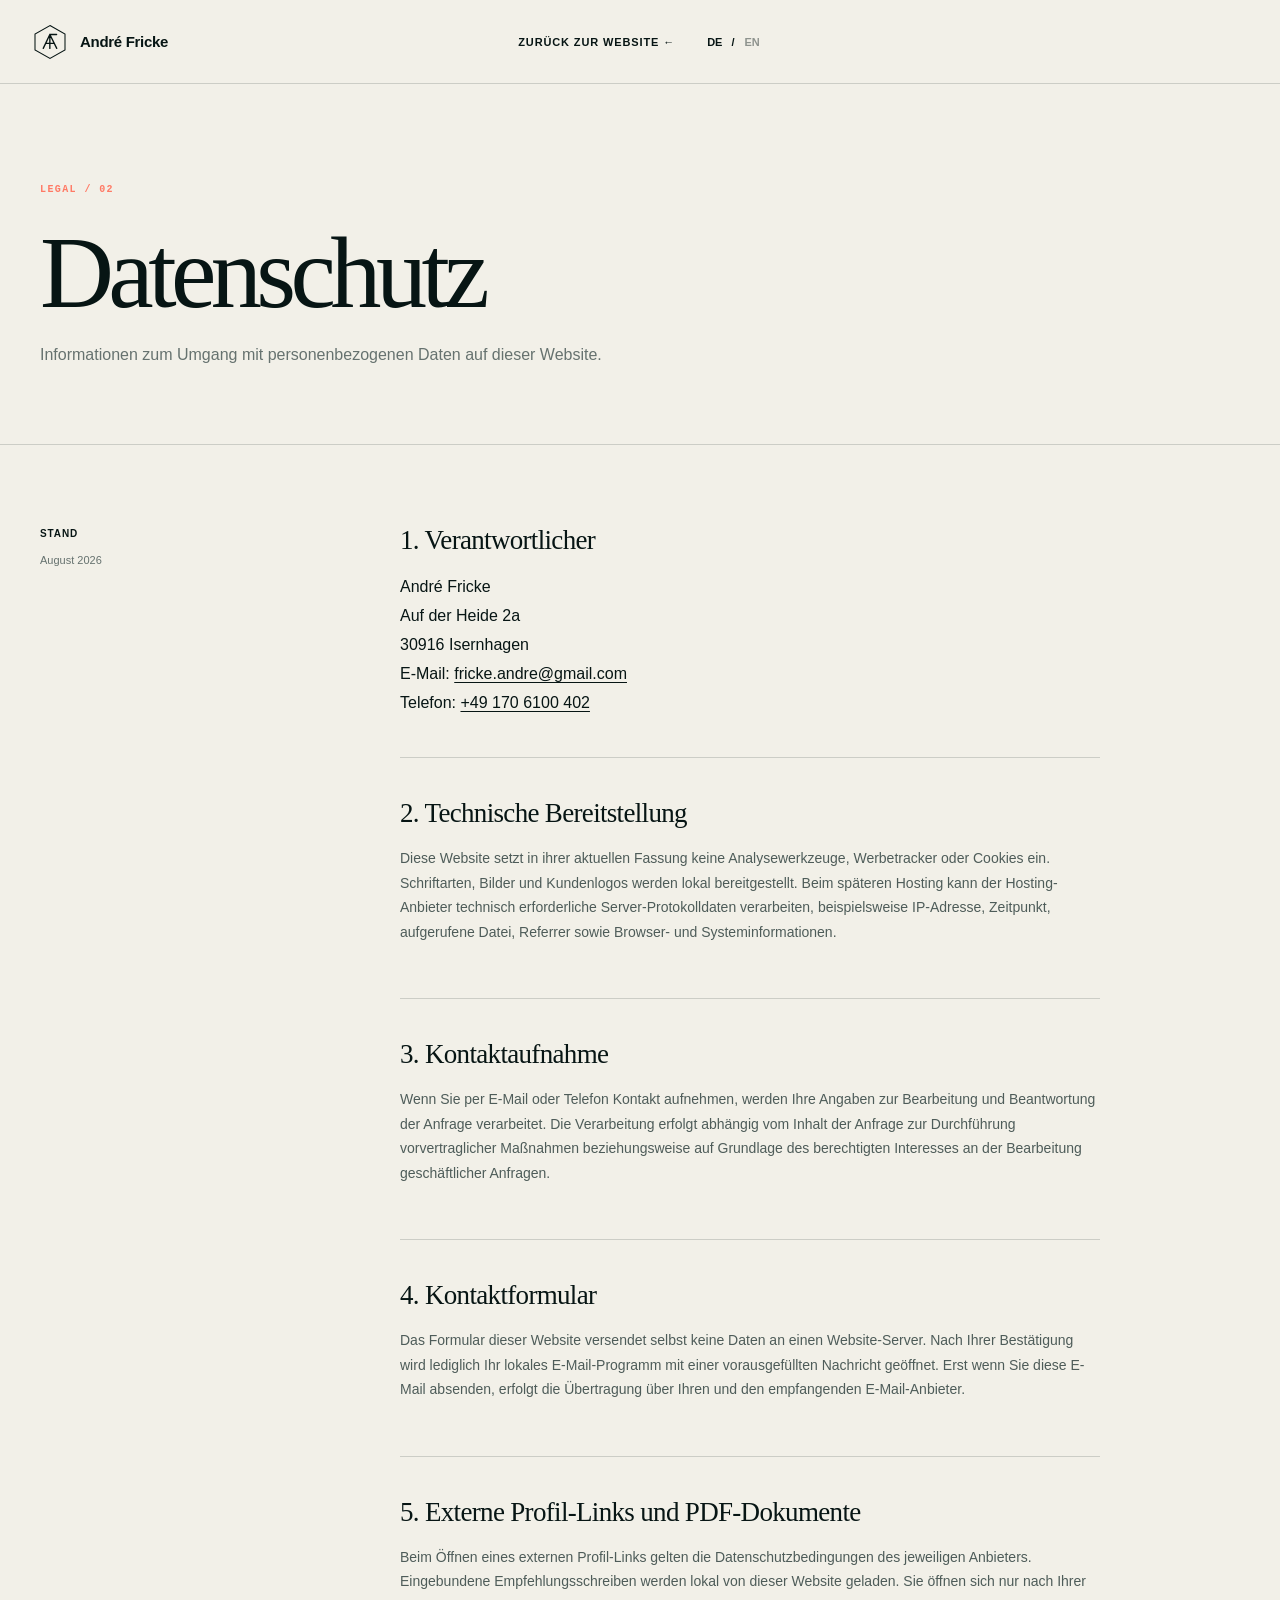
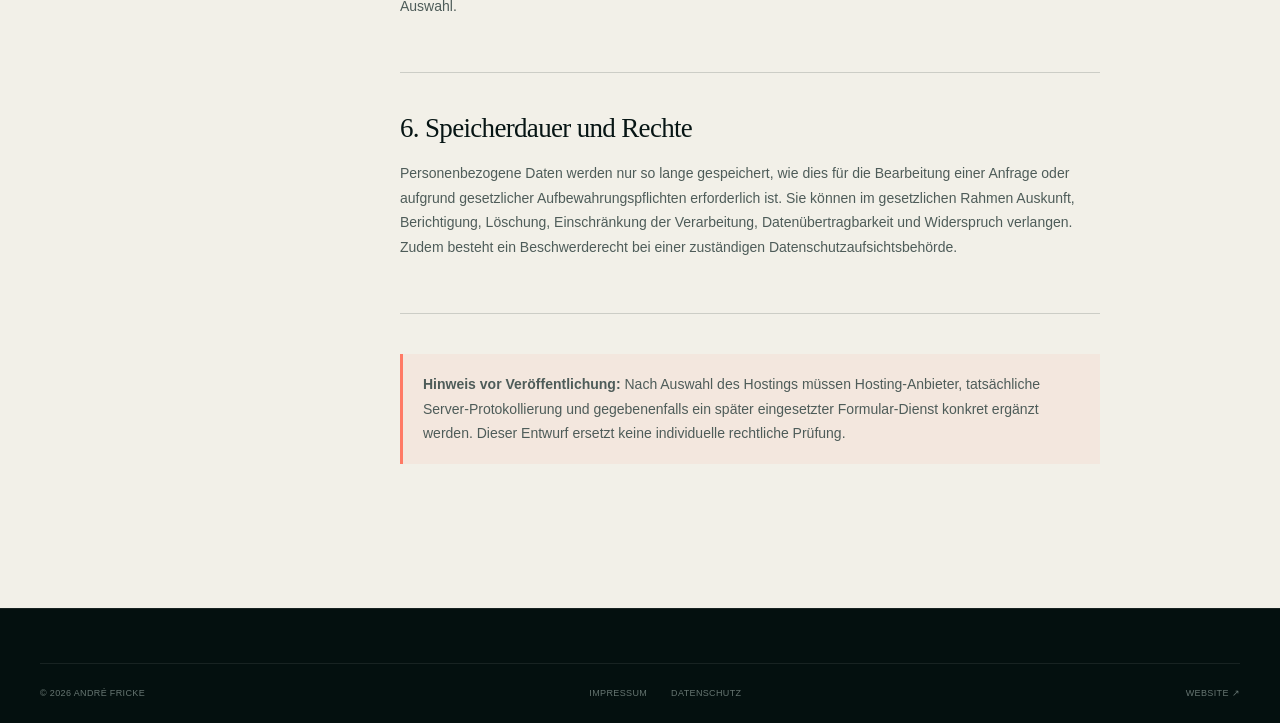
==== datenschutz.html @ 58eb9119 "Build freelancer profile website" ====
<!doctype html>
<html lang="de">
  <head>
    <meta charset="UTF-8" />
    <meta name="viewport" content="width=device-width, initial-scale=1.0" />
    <meta name="robots" content="noindex" />
    <meta name="theme-color" content="#f2f0e8" />
    <title>Datenschutz · André Fricke</title>
    <link rel="icon" href="assets/favicon.svg" type="image/svg+xml" />
    <link rel="stylesheet" href="styles.css" />
  </head>
  <body class="legal-page">
    <a class="skip-link" href="#legal-content">Zum Inhalt springen</a>
    <header class="site-header">
      <a class="brand" href="index.html" aria-label="André Fricke – Startseite">
        <svg class="brand-mark" viewBox="0 0 48 48" aria-hidden="true">
          <path d="M24 2 44 13.5v21L24 46 4 34.5v-21L24 2Z" />
          <path d="M15 32.5 23.8 14 33 32.5M18.6 25.8h10.8M32.8 14h-9v18.5" />
        </svg>
        <span>André Fricke</span>
      </a>
      <div class="legal-header-actions">
        <a class="legal-back" href="index.html"><span data-back-label>Zurück zur Website</span> ←</a>
        <div class="language-switch" aria-label="Sprache auswählen">
          <button type="button" class="is-active" data-language="de" aria-pressed="true">DE</button><span>/</span>
          <button type="button" data-language="en" aria-pressed="false">EN</button>
        </div>
      </div>
    </header>

    <main id="legal-content">
      <div data-lang-section="de">
        <section class="legal-hero">
          <div class="section-shell">
            <p class="section-index">LEGAL / 02</p>
            <h1>Datenschutz</h1>
            <p>Informationen zum Umgang mit personenbezogenen Daten auf dieser Website.</p>
          </div>
        </section>
        <div class="section-shell legal-content">
          <aside class="legal-sidebar"><strong>Stand</strong><span>August 2026</span></aside>
          <div class="legal-copy">
            <section>
              <h2>1. Verantwortlicher</h2>
              <address>
                André Fricke<br />
                Auf der Heide 2a<br />
                30916 Isernhagen<br />
                E-Mail: <a href="mailto:fricke.andre@gmail.com">fricke.andre@gmail.com</a><br />
                Telefon: <a href="tel:+491706100402">+49 170 6100 402</a>
              </address>
            </section>
            <section>
              <h2>2. Technische Bereitstellung</h2>
              <p>Diese Website setzt in ihrer aktuellen Fassung keine Analysewerkzeuge, Werbetracker oder Cookies ein. Schriftarten, Bilder und Kundenlogos werden lokal bereitgestellt. Beim späteren Hosting kann der Hosting-Anbieter technisch erforderliche Server-Protokolldaten verarbeiten, beispielsweise IP-Adresse, Zeitpunkt, aufgerufene Datei, Referrer sowie Browser- und Systeminformationen.</p>
            </section>
            <section>
              <h2>3. Kontaktaufnahme</h2>
              <p>Wenn Sie per E-Mail oder Telefon Kontakt aufnehmen, werden Ihre Angaben zur Bearbeitung und Beantwortung der Anfrage verarbeitet. Die Verarbeitung erfolgt abhängig vom Inhalt der Anfrage zur Durchführung vorvertraglicher Maßnahmen beziehungsweise auf Grundlage des berechtigten Interesses an der Bearbeitung geschäftlicher Anfragen.</p>
            </section>
            <section>
              <h2>4. Kontaktformular</h2>
              <p>Das Formular dieser Website versendet selbst keine Daten an einen Website-Server. Nach Ihrer Bestätigung wird lediglich Ihr lokales E-Mail-Programm mit einer vorausgefüllten Nachricht geöffnet. Erst wenn Sie diese E-Mail absenden, erfolgt die Übertragung über Ihren und den empfangenden E-Mail-Anbieter.</p>
            </section>
            <section>
              <h2>5. Externe Profil-Links und PDF-Dokumente</h2>
              <p>Beim Öffnen eines externen Profil-Links gelten die Datenschutzbedingungen des jeweiligen Anbieters. Eingebundene Empfehlungsschreiben werden lokal von dieser Website geladen. Sie öffnen sich nur nach Ihrer Auswahl.</p>
            </section>
            <section>
              <h2>6. Speicherdauer und Rechte</h2>
              <p>Personenbezogene Daten werden nur so lange gespeichert, wie dies für die Bearbeitung einer Anfrage oder aufgrund gesetzlicher Aufbewahrungspflichten erforderlich ist. Sie können im gesetzlichen Rahmen Auskunft, Berichtigung, Löschung, Einschränkung der Verarbeitung, Datenübertragbarkeit und Widerspruch verlangen. Zudem besteht ein Beschwerderecht bei einer zuständigen Datenschutzaufsichtsbehörde.</p>
            </section>
            <p class="legal-review-note"><strong>Hinweis vor Veröffentlichung:</strong> Nach Auswahl des Hostings müssen Hosting-Anbieter, tatsächliche Server-Protokollierung und gegebenenfalls ein später eingesetzter Formular-Dienst konkret ergänzt werden. Dieser Entwurf ersetzt keine individuelle rechtliche Prüfung.</p>
          </div>
        </div>
      </div>

      <div data-lang-section="en" hidden>
        <section class="legal-hero">
          <div class="section-shell">
            <p class="section-index">LEGAL / 02</p>
            <h1>Privacy</h1>
            <p>Information on the handling of personal data on this website. The German version is the primary legal text.</p>
          </div>
        </section>
        <div class="section-shell legal-content">
          <aside class="legal-sidebar"><strong>Last updated</strong><span>August 2026</span></aside>
          <div class="legal-copy">
            <section>
              <h2>1. Controller</h2>
              <address>
                André Fricke<br />
                Auf der Heide 2a<br />
                30916 Isernhagen<br />
                Email: <a href="mailto:fricke.andre@gmail.com">fricke.andre@gmail.com</a><br />
                Phone: <a href="tel:+491706100402">+49 170 6100 402</a>
              </address>
            </section>
            <section>
              <h2>2. Technical delivery</h2>
              <p>The current version of this website does not use analytics, advertising trackers or cookies. Fonts, images and client logos are served locally. Once the website is hosted, the hosting provider may process technically necessary server log data such as IP address, time, requested file, referrer, browser and system information.</p>
            </section>
            <section>
              <h2>3. Contact</h2>
              <p>If you contact me by email or phone, your information is processed to handle and answer the enquiry. Depending on the enquiry, processing is carried out for pre-contractual steps or on the basis of a legitimate interest in handling business enquiries.</p>
            </section>
            <section>
              <h2>4. Contact form</h2>
              <p>The form does not itself transmit data to a website server. After confirmation, it only opens your local email application with a pre-filled message. Data is transmitted via your and the recipient's email providers only when you send that email.</p>
            </section>
            <section>
              <h2>5. External profiles and PDF documents</h2>
              <p>When you open an external profile, that provider's privacy terms apply. Letters of recommendation are loaded locally from this website and are opened only after you select them.</p>
            </section>
            <section>
              <h2>6. Retention and rights</h2>
              <p>Personal data is retained only for as long as required to handle an enquiry or meet statutory retention duties. Subject to applicable law, you may request access, correction, erasure, restriction, portability and object to processing. You also have the right to complain to a competent data protection authority.</p>
            </section>
            <p class="legal-review-note"><strong>Before publishing:</strong> Once hosting is selected, add the hosting provider, actual server logging and any form service used later. This draft is not a substitute for individual legal review.</p>
          </div>
        </div>
      </div>
    </main>

    <footer class="site-footer">
      <div class="section-shell footer-bottom">
        <span>© <span data-current-year></span> André Fricke</span>
        <div><a href="impressum.html">Impressum</a><a href="datenschutz.html">Datenschutz</a></div>
        <a href="index.html">Website ↗</a>
      </div>
    </footer>
    <script src="legal.js" defer></script>
  </body>
</html>
---- styles.css ----
:root {
  --ink: #071514;
  --ink-soft: #17302d;
  --paper: #f2f0e8;
  --paper-deep: #e8e5da;
  --white: #fffef8;
  --muted: #66726f;
  --line: rgba(7, 21, 20, 0.16);
  --line-light: rgba(255, 255, 255, 0.14);
  --acid: #b9f66b;
  --acid-dark: #86c635;
  --aqua: #73d9d0;
  --coral: #ff7a65;
  --shadow: 0 24px 80px rgba(7, 21, 20, 0.12);
  --shell: min(1240px, calc(100vw - 80px));
  --radius: 6px;
  color-scheme: light;
  font-family: Inter, Avenir, "Segoe UI", Helvetica, Arial, sans-serif;
  font-synthesis: none;
  text-rendering: optimizeLegibility;
}

* {
  box-sizing: border-box;
}

html {
  scroll-behavior: smooth;
  scroll-padding-top: 96px;
}

body {
  margin: 0;
  min-width: 320px;
  overflow-x: hidden;
  background: var(--paper);
  color: var(--ink);
}

body.menu-open,
body.dialog-open {
  overflow: hidden;
}

::selection {
  background: var(--acid);
  color: var(--ink);
}

img,
svg {
  display: block;
}

img {
  max-width: 100%;
  height: auto;
}

a {
  color: inherit;
  text-decoration: none;
}

button,
input,
select,
textarea {
  font: inherit;
}

button,
select {
  cursor: pointer;
}

h1,
h2,
h3,
p {
  margin-top: 0;
}

.sr-only {
  position: absolute;
  width: 1px;
  height: 1px;
  padding: 0;
  margin: -1px;
  overflow: hidden;
  clip: rect(0, 0, 0, 0);
  white-space: nowrap;
  border: 0;
}

.skip-link {
  position: fixed;
  z-index: 1000;
  top: 12px;
  left: 12px;
  transform: translateY(-150%);
  padding: 12px 16px;
  background: var(--acid);
  color: var(--ink);
  font-weight: 700;
  transition: transform 180ms ease;
}

.skip-link:focus {
  transform: translateY(0);
}

.page-noise {
  position: fixed;
  z-index: 100;
  inset: 0;
  opacity: 0.025;
  pointer-events: none;
  background-image: url("data:image/svg+xml,%3Csvg viewBox='0 0 180 180' xmlns='http://www.w3.org/2000/svg'%3E%3Cfilter id='n'%3E%3CfeTurbulence type='fractalNoise' baseFrequency='.88' numOctaves='3' stitchTiles='stitch'/%3E%3C/filter%3E%3Crect width='100%25' height='100%25' filter='url(%23n)' opacity='.8'/%3E%3C/svg%3E");
}

.section-shell {
  width: var(--shell);
  margin: 0 auto;
}

.section {
  position: relative;
  padding: 148px 0;
}

.section-dark {
  background: var(--ink);
  color: var(--white);
}

.site-header {
  position: fixed;
  z-index: 90;
  top: 0;
  left: 0;
  display: grid;
  grid-template-columns: 1fr auto 1fr;
  align-items: center;
  width: 100%;
  height: 84px;
  padding: 0 max(32px, calc((100vw - 1440px) / 2));
  border-bottom: 1px solid transparent;
  transition: background 240ms ease, border-color 240ms ease, height 240ms ease, color 240ms ease;
}

.site-header.is-scrolled {
  height: 72px;
  border-color: rgba(255, 255, 255, 0.1);
  background: rgba(7, 21, 20, 0.88);
  color: var(--white);
  backdrop-filter: blur(18px);
}

.brand {
  display: inline-flex;
  align-items: center;
  justify-self: start;
  gap: 12px;
  width: max-content;
  font-size: 15px;
  font-weight: 750;
  letter-spacing: -0.02em;
}

.brand-mark {
  width: 36px;
  height: 36px;
}

.brand-mark path:first-child {
  fill: none;
  stroke: currentColor;
  stroke-width: 1.4;
}

.brand-mark path:last-child {
  fill: none;
  stroke: currentColor;
  stroke-width: 1.8;
  stroke-linecap: round;
  stroke-linejoin: round;
}

.main-nav {
  display: flex;
  align-items: center;
  justify-content: center;
  gap: clamp(20px, 2.4vw, 40px);
}

.main-nav a {
  position: relative;
  padding: 9px 0;
  color: currentColor;
  font-size: 12px;
  font-weight: 700;
  letter-spacing: 0.1em;
  text-transform: uppercase;
}

.main-nav a::after {
  position: absolute;
  right: 0;
  bottom: 3px;
  left: 0;
  height: 1px;
  transform: scaleX(0);
  transform-origin: right;
  background: var(--acid);
  content: "";
  transition: transform 180ms ease;
}

.main-nav a:hover::after,
.main-nav a:focus-visible::after,
.main-nav a.is-active::after {
  transform: scaleX(1);
  transform-origin: left;
}

.language-switch {
  display: flex;
  align-items: center;
  justify-self: end;
  gap: 7px;
  margin-left: 20px;
  font-size: 11px;
  font-weight: 800;
  letter-spacing: 0.09em;
}

.language-switch button {
  padding: 7px 2px;
  border: 0;
  background: transparent;
  color: inherit;
  opacity: 0.42;
}

.language-switch button.is-active {
  opacity: 1;
}

.menu-toggle {
  display: none;
}

.hero {
  position: relative;
  display: grid;
  grid-template-columns: minmax(0, 1.12fr) minmax(360px, 0.88fr);
  align-items: center;
  gap: 64px;
  min-height: min(940px, 100svh);
  padding: 132px max(40px, calc((100vw - 1240px) / 2)) 84px;
  overflow: hidden;
  background: var(--paper);
}

.hero-grid {
  position: absolute;
  inset: 0;
  opacity: 0.36;
  pointer-events: none;
  background-image: linear-gradient(rgba(7, 21, 20, 0.055) 1px, transparent 1px), linear-gradient(90deg, rgba(7, 21, 20, 0.055) 1px, transparent 1px);
  background-size: 68px 68px;
  mask-image: linear-gradient(to right, #000, transparent 82%);
}

.hero::after {
  position: absolute;
  right: -14vw;
  bottom: -38vw;
  width: 74vw;
  height: 74vw;
  border: 1px solid rgba(7, 21, 20, 0.08);
  border-radius: 50%;
  content: "";
}

.hero-orbit {
  position: absolute;
  z-index: 0;
  right: -80px;
  border: 1px solid rgba(7, 21, 20, 0.11);
  border-radius: 50%;
}

.hero-orbit::before {
  position: absolute;
  top: 11%;
  left: 10%;
  width: 9px;
  height: 9px;
  border-radius: 50%;
  background: var(--coral);
  content: "";
}

.hero-orbit-one {
  top: 80px;
  width: 620px;
  height: 620px;
  animation: orbit 28s linear infinite;
}

.hero-orbit-two {
  top: 174px;
  right: 18px;
  width: 430px;
  height: 430px;
  animation: orbit 20s linear infinite reverse;
}

@keyframes orbit {
  to { transform: rotate(360deg); }
}

.hero-content,
.hero-visual {
  position: relative;
  z-index: 2;
}

.availability-pill {
  display: inline-flex;
  align-items: center;
  gap: 10px;
  margin-bottom: 40px;
  padding: 9px 13px;
  border: 1px solid var(--line);
  border-radius: 999px;
  background: rgba(255, 255, 255, 0.42);
  font-size: 11px;
  font-weight: 700;
  letter-spacing: 0.04em;
}

.pulse-dot {
  position: relative;
  width: 8px;
  height: 8px;
  border-radius: 50%;
  background: #55b839;
  box-shadow: 0 0 0 4px rgba(85, 184, 57, 0.14);
}

.pulse-dot::after {
  position: absolute;
  inset: -5px;
  border: 1px solid rgba(85, 184, 57, 0.4);
  border-radius: 50%;
  content: "";
  animation: pulse 2.4s ease-out infinite;
}

@keyframes pulse {
  70%, 100% { transform: scale(1.6); opacity: 0; }
}

.eyebrow,
.section-kicker {
  margin-bottom: 19px;
  color: var(--muted);
  font-size: 12px;
  font-weight: 800;
  letter-spacing: 0.16em;
  text-transform: uppercase;
}

.hero h1,
.section-heading h2,
.contact-intro h2,
.legal-hero h1 {
  margin-bottom: 26px;
  font-family: Georgia, "Times New Roman", serif;
  font-weight: 400;
  letter-spacing: -0.055em;
  line-height: 0.94;
}

.hero h1 {
  max-width: 760px;
  font-size: clamp(58px, 6.2vw, 100px);
}

h1 em,
h2 em {
  color: var(--ink-soft);
  font-weight: 400;
}

.hero-role {
  display: flex;
  align-items: center;
  gap: 11px;
  margin-bottom: 22px;
  color: var(--ink-soft);
  font-size: clamp(17px, 1.6vw, 22px);
  font-weight: 750;
  letter-spacing: -0.025em;
}

.hero-role span {
  color: var(--coral);
  font-family: Georgia, serif;
  font-style: italic;
  font-weight: 400;
}

.hero-intro {
  max-width: 650px;
  margin-bottom: 36px;
  color: #40504d;
  font-size: 18px;
  line-height: 1.7;
}

.hero-actions {
  display: flex;
  align-items: center;
  gap: 30px;
}

.button {
  display: inline-flex;
  align-items: center;
  justify-content: center;
  gap: 18px;
  min-height: 54px;
  padding: 0 22px;
  border: 1px solid transparent;
  border-radius: 2px;
  font-size: 13px;
  font-weight: 800;
  letter-spacing: 0.025em;
  transition: transform 180ms ease, background 180ms ease, box-shadow 180ms ease;
}

.button svg {
  width: 18px;
  height: 18px;
  fill: none;
  stroke: currentColor;
  stroke-linecap: round;
  stroke-width: 1.6;
}

.button:hover,
.button:focus-visible {
  transform: translateY(-2px);
}

.button-primary {
  background: var(--ink);
  color: var(--white);
  box-shadow: 0 12px 30px rgba(7, 21, 20, 0.16);
}

.button-primary:hover,
.button-primary:focus-visible {
  background: var(--ink-soft);
  box-shadow: 0 16px 38px rgba(7, 21, 20, 0.22);
}

.text-link {
  display: inline-flex;
  align-items: center;
  gap: 9px;
  padding: 12px 2px;
  border-bottom: 1px solid var(--ink);
  font-size: 13px;
  font-weight: 750;
}

.hero-visual {
  justify-self: end;
  width: min(100%, 490px);
}

.portrait-frame {
  position: relative;
  padding: 26px;
}

.portrait-frame::before,
.portrait-frame::after {
  position: absolute;
  z-index: -1;
  content: "";
}

.portrait-frame::before {
  inset: 3% 3% 1% 5%;
  border-radius: 46% 54% 50% 50%;
  background: var(--aqua);
  transform: rotate(3deg);
}

.portrait-frame::after {
  top: 0;
  right: 0;
  width: 32%;
  height: 32%;
  border-top: 2px solid var(--coral);
  border-right: 2px solid var(--coral);
}

.portrait-backdrop {
  position: absolute;
  z-index: -2;
  inset: -7%;
  border-radius: 50%;
  background: radial-gradient(circle at 55% 42%, rgba(185, 246, 107, 0.7), transparent 63%);
  filter: blur(3px);
}

.portrait-picture {
  display: block;
  width: 100%;
  aspect-ratio: 1;
  border: 12px solid var(--white);
  border-radius: 46% 54% 50% 50%;
  overflow: hidden;
  box-shadow: var(--shadow);
}

.portrait-picture img {
  width: 100%;
  height: 100%;
  border-radius: inherit;
  object-fit: cover;
  filter: saturate(0.9) contrast(1.02);
}

.portrait-tag {
  position: absolute;
  display: flex;
  align-items: center;
  gap: 11px;
  min-width: 150px;
  padding: 12px 16px;
  border: 1px solid rgba(255, 255, 255, 0.5);
  background: rgba(255, 254, 248, 0.87);
  box-shadow: 0 10px 30px rgba(7, 21, 20, 0.12);
  backdrop-filter: blur(14px);
}

.portrait-tag span {
  font-family: Georgia, serif;
  font-size: 25px;
}

.portrait-tag small {
  max-width: 74px;
  color: var(--muted);
  font-size: 9px;
  font-weight: 800;
  letter-spacing: 0.09em;
  line-height: 1.35;
  text-transform: uppercase;
}

.portrait-tag-top {
  top: 12%;
  left: -7%;
}

.portrait-tag-bottom {
  right: -2%;
  bottom: 12%;
}

.portrait-tag .mini-icon {
  color: var(--coral);
  font-size: 34px;
  line-height: 1;
}

.scroll-cue {
  position: absolute;
  z-index: 2;
  bottom: 30px;
  left: max(40px, calc((100vw - 1240px) / 2));
  display: flex;
  align-items: center;
  gap: 14px;
  color: var(--muted);
  font-size: 9px;
  font-weight: 800;
  letter-spacing: 0.2em;
}

.scroll-cue i {
  position: relative;
  width: 58px;
  height: 1px;
  overflow: hidden;
  background: var(--line);
}

.scroll-cue i::after {
  position: absolute;
  inset: 0;
  background: var(--ink);
  content: "";
  animation: scrollLine 2.2s ease-in-out infinite;
}

@keyframes scrollLine {
  0% { transform: translateX(-100%); }
  60%, 100% { transform: translateX(100%); }
}

.client-strip {
  padding: 40px 0 34px;
  overflow: hidden;
  border-top: 1px solid var(--line);
  border-bottom: 1px solid var(--line);
  background: var(--white);
}

.client-heading {
  display: flex;
  align-items: baseline;
  justify-content: space-between;
  gap: 40px;
  margin-bottom: 26px;
}

.client-heading .section-kicker {
  margin: 0;
  color: var(--ink);
}

.client-heading > p:last-child {
  margin: 0;
  color: var(--muted);
  font-size: 13px;
}

.logo-track-wrap {
  width: 100%;
  overflow: hidden;
  mask-image: linear-gradient(to right, transparent, #000 5%, #000 95%, transparent);
}

.logo-track {
  display: flex;
  align-items: center;
  width: max-content;
  animation: logoMarquee 35s linear infinite;
}

.logo-track:hover {
  animation-play-state: paused;
}

@keyframes logoMarquee {
  to { transform: translateX(-50%); }
}

.client-logo {
  display: flex;
  align-items: center;
  justify-content: center;
  width: 190px;
  height: 82px;
  padding: 16px 52px;
  border-right: 1px solid var(--line);
}

.client-logo img {
  width: 72px;
  max-height: 49px;
  object-fit: contain;
  filter: saturate(0.8);
}

.client-logo-wide {
  width: 230px;
  padding-inline: 48px;
}

.client-logo-wide img {
  width: 128px;
}

.client-logo-xwide {
  width: 310px;
  padding-inline: 42px;
}

.client-logo-xwide img {
  width: 220px;
}

.brand-note {
  margin: 20px 0 0;
  color: #89918f;
  font-size: 9px;
  line-height: 1.5;
}

.profile-layout {
  display: grid;
  grid-template-columns: minmax(0, 0.92fr) minmax(360px, 0.78fr);
  column-gap: clamp(70px, 10vw, 160px);
  row-gap: 90px;
}

.section-index {
  margin-bottom: 48px;
  color: var(--coral);
  font-family: ui-monospace, SFMono-Regular, Menlo, monospace;
  font-size: 10px;
  font-weight: 700;
  letter-spacing: 0.14em;
}

.section-heading h2,
.contact-intro h2 {
  margin-bottom: 0;
  font-size: clamp(48px, 5vw, 76px);
}

.profile-copy {
  align-self: end;
  color: #4a5855;
  font-size: 16px;
  line-height: 1.75;
}

.profile-copy .lead {
  margin-bottom: 23px;
  color: var(--ink);
  font-size: 20px;
  line-height: 1.6;
}

.principles {
  display: flex;
  flex-wrap: wrap;
  gap: 8px;
  margin-top: 30px;
}

.principles span {
  padding: 9px 12px;
  border: 1px solid var(--line);
  border-radius: 999px;
  color: var(--ink-soft);
  font-size: 10px;
  font-weight: 750;
  letter-spacing: 0.05em;
  text-transform: uppercase;
}

.impact-grid {
  grid-column: 1 / -1;
  display: grid;
  grid-template-columns: 1.25fr 1fr 1fr;
  gap: 1px;
  padding: 1px;
  background: var(--line);
}

.impact-card {
  min-height: 220px;
  padding: 38px;
  background: var(--paper);
}

.impact-card-primary {
  background: var(--acid);
}

.impact-card strong {
  display: block;
  margin-bottom: 48px;
  font-family: Georgia, serif;
  font-size: clamp(52px, 6vw, 84px);
  font-weight: 400;
  letter-spacing: -0.06em;
  line-height: 0.8;
}

.impact-card strong span {
  color: var(--coral);
  font-size: 0.55em;
}

.impact-card p {
  max-width: 260px;
  margin-bottom: 0;
  color: var(--ink-soft);
  font-size: 12px;
  font-weight: 650;
  line-height: 1.5;
}

.section-dark .section-kicker {
  color: #95a5a1;
}

.section-dark .section-index {
  color: var(--acid);
}

.section-dark h2 em,
.contact-intro h2 em {
  color: var(--acid);
}

.section-heading-row {
  display: grid;
  grid-template-columns: minmax(0, 1.25fr) minmax(300px, 0.55fr);
  align-items: end;
  gap: 100px;
  margin-bottom: 82px;
}

.section-heading-row .section-index {
  margin-bottom: 40px;
}

.section-summary {
  margin-bottom: 4px;
  color: #aab6b3;
  font-size: 15px;
  line-height: 1.75;
}

.projects .section-summary,
.recommendations .section-summary {
  color: var(--muted);
}

.service-grid {
  display: grid;
  grid-template-columns: repeat(4, 1fr);
  gap: 1px;
  background: var(--line-light);
}

.service-card {
  position: relative;
  min-height: 470px;
  padding: 34px 30px;
  overflow: hidden;
  background: var(--ink);
  transition: background 250ms ease, transform 250ms ease;
}

.service-card:hover {
  z-index: 1;
  background: #102724;
  transform: translateY(-5px);
}

.service-card::after {
  position: absolute;
  right: -80px;
  bottom: -100px;
  width: 200px;
  height: 200px;
  border: 1px solid rgba(185, 246, 107, 0.15);
  border-radius: 50%;
  content: "";
}

.service-number {
  position: absolute;
  top: 27px;
  right: 27px;
  color: #62716e;
  font-family: ui-monospace, SFMono-Regular, Menlo, monospace;
  font-size: 10px;
}

.service-icon {
  display: grid;
  place-items: center;
  width: 56px;
  height: 56px;
  margin-bottom: 72px;
  border: 1px solid var(--line-light);
  color: var(--acid);
}

.service-icon svg {
  width: 30px;
  height: 30px;
  fill: none;
  stroke: currentColor;
  stroke-linecap: round;
  stroke-linejoin: round;
  stroke-width: 1.4;
}

.service-card h3 {
  max-width: 210px;
  margin-bottom: 19px;
  font-size: 21px;
  letter-spacing: -0.025em;
  line-height: 1.24;
}

.service-card p {
  min-height: 112px;
  margin-bottom: 22px;
  color: #97a6a2;
  font-size: 13px;
  line-height: 1.65;
}

.service-card ul {
  display: flex;
  flex-wrap: wrap;
  gap: 5px 10px;
  margin: 0;
  padding: 18px 0 0;
  border-top: 1px solid var(--line-light);
  color: #d7dddb;
  font-size: 10px;
  font-weight: 700;
  line-height: 1.5;
  list-style: none;
}

.service-card li:not(:last-child)::after {
  margin-left: 10px;
  color: #4b5d59;
  content: "·";
}

.stack-panel {
  display: grid;
  grid-template-columns: 260px 1fr;
  gap: 80px;
  margin-top: 70px;
  padding-top: 50px;
  border-top: 1px solid var(--line-light);
}

.stack-title span {
  display: block;
  margin-bottom: 10px;
  font-size: 15px;
  font-weight: 800;
}

.stack-title small {
  color: #7e8e8a;
  line-height: 1.5;
}

.stack-groups {
  display: grid;
  grid-template-columns: repeat(2, 1fr);
  gap: 32px 70px;
}

.stack-group {
  display: flex;
  flex-wrap: wrap;
  align-items: baseline;
  gap: 8px 14px;
  padding-bottom: 23px;
  border-bottom: 1px solid var(--line-light);
}

.stack-group strong {
  width: 100%;
  margin-bottom: 6px;
  color: var(--acid);
  font-family: ui-monospace, SFMono-Regular, Menlo, monospace;
  font-size: 9px;
  letter-spacing: 0.12em;
  text-transform: uppercase;
}

.stack-group span {
  color: #c4cecb;
  font-size: 12px;
}

.credentials-panel {
  display: grid;
  grid-template-columns: 0.75fr 1.5fr;
  gap: 90px;
  margin-top: 95px;
  padding: 54px;
  border: 1px solid var(--line-light);
  background: #0d211f;
}

.credentials-heading .section-index {
  margin-bottom: 28px;
}

.credentials-heading h3 {
  margin: 0;
  font-family: Georgia, serif;
  font-size: clamp(28px, 3vw, 42px);
  font-weight: 400;
  letter-spacing: -0.04em;
  line-height: 1.1;
}

.credential-list {
  border-top: 1px solid var(--line-light);
}

.credential-list article {
  display: grid;
  grid-template-columns: 36px 1fr;
  gap: 15px;
  padding: 20px 0;
  border-bottom: 1px solid var(--line-light);
}

.credential-list article > span {
  color: #60716d;
  font-family: ui-monospace, SFMono-Regular, Menlo, monospace;
  font-size: 9px;
}

.credential-list strong,
.credential-list small {
  display: block;
}

.credential-list strong {
  margin-bottom: 6px;
  font-size: 13px;
}

.credential-list small {
  color: #7f908c;
  font-size: 10px;
  line-height: 1.55;
}

.projects {
  background: var(--white);
}

.project-list {
  border-top: 1px solid var(--line);
}

.project-card {
  position: relative;
  display: grid;
  grid-template-columns: 190px minmax(0, 1fr) 50px;
  gap: 55px;
  padding: 42px 26px 42px 0;
  border-bottom: 1px solid var(--line);
  transition: background 220ms ease, padding 220ms ease;
}

.project-card:hover {
  padding-right: 26px;
  padding-left: 26px;
  background: #f5f4ed;
}

.project-meta {
  display: flex;
  flex-direction: column;
  justify-content: space-between;
  align-items: flex-start;
  gap: 30px;
}

.project-meta time {
  color: var(--muted);
  font-family: ui-monospace, SFMono-Regular, Menlo, monospace;
  font-size: 10px;
  letter-spacing: 0.05em;
}

.project-meta img {
  width: 64px;
  max-height: 43px;
  object-fit: contain;
  object-position: left center;
}

.project-meta .project-logo-wide {
  width: 106px;
}

.project-meta .project-logo-xwide {
  width: 155px;
}

.project-meta-text strong {
  color: var(--ink-soft);
  font-size: 15px;
  letter-spacing: 0.18em;
}

.project-body {
  max-width: 790px;
}

.project-role {
  margin-bottom: 11px;
  color: var(--coral);
  font-size: 10px;
  font-weight: 800;
  letter-spacing: 0.09em;
  text-transform: uppercase;
}

.project-body h3 {
  max-width: 700px;
  margin-bottom: 16px;
  font-family: Georgia, serif;
  font-size: clamp(23px, 2.3vw, 33px);
  font-weight: 400;
  letter-spacing: -0.035em;
  line-height: 1.15;
}

.project-body > p:not(.project-role) {
  max-width: 760px;
  margin-bottom: 24px;
  color: var(--muted);
  font-size: 13px;
  line-height: 1.65;
}

.project-tags {
  display: flex;
  flex-wrap: wrap;
  gap: 7px;
}

.project-tags span {
  padding: 6px 9px;
  border: 1px solid var(--line);
  font-family: ui-monospace, SFMono-Regular, Menlo, monospace;
  font-size: 9px;
}

.project-arrow {
  align-self: center;
  justify-self: end;
  color: #a7afac;
  font-size: 27px;
  transition: color 180ms ease, transform 180ms ease;
}

.project-card:hover .project-arrow {
  color: var(--coral);
  transform: translate(3px, -3px);
}

.project-card-featured {
  grid-template-columns: 190px minmax(0, 1fr) 140px;
  margin-inline: -28px;
  padding-inline: 28px;
  background: var(--paper);
}

.project-card-featured:hover {
  padding-inline: 40px;
}

.project-result {
  align-self: center;
  justify-self: end;
  text-align: right;
}

.project-result strong {
  display: block;
  color: var(--acid-dark);
  font-family: Georgia, serif;
  font-size: 37px;
  font-weight: 400;
  letter-spacing: -0.05em;
}

.project-result span {
  color: var(--muted);
  font-size: 9px;
  font-weight: 800;
  letter-spacing: 0.08em;
  text-transform: uppercase;
}

.project-archive[hidden] {
  display: none;
}

.project-archive {
  animation: archiveOpen 360ms ease both;
}

@keyframes archiveOpen {
  from { opacity: 0; transform: translateY(-15px); }
  to { opacity: 1; transform: translateY(0); }
}

.archive-toggle {
  display: flex;
  align-items: center;
  justify-content: center;
  gap: 16px;
  width: 100%;
  min-height: 66px;
  margin-top: 24px;
  border: 1px solid var(--line);
  background: transparent;
  color: var(--ink);
  font-size: 11px;
  font-weight: 800;
  letter-spacing: 0.08em;
  text-transform: uppercase;
  transition: background 180ms ease;
}

.archive-toggle:hover {
  background: var(--paper);
}

.archive-toggle-icon {
  font-size: 20px;
  font-weight: 400;
  transition: transform 200ms ease;
}

.archive-toggle[aria-expanded="true"] .archive-toggle-icon {
  transform: rotate(45deg);
}

.recommendations {
  overflow: hidden;
  background: var(--paper-deep);
}

.recommendations::before {
  position: absolute;
  top: -280px;
  right: -280px;
  width: 620px;
  height: 620px;
  border: 1px solid rgba(7, 21, 20, 0.08);
  border-radius: 50%;
  content: "";
}

.document-stage {
  display: grid;
  grid-template-columns: repeat(3, 1fr);
  gap: 26px;
}

.document-card {
  position: relative;
  min-height: 410px;
  padding: 22px;
  border: 1px solid var(--line);
  background: rgba(255, 254, 248, 0.54);
  transition: transform 220ms ease, box-shadow 220ms ease, background 220ms ease;
}

.document-card:hover {
  transform: translateY(-7px) rotate(-0.3deg);
  background: var(--white);
  box-shadow: var(--shadow);
}

.document-sheet {
  position: relative;
  display: flex;
  flex-direction: column;
  min-height: 300px;
  padding: 31px 28px;
  overflow: hidden;
  background: var(--white);
  box-shadow: 0 10px 35px rgba(7, 21, 20, 0.08);
}

.document-sheet::after {
  position: absolute;
  right: -35px;
  bottom: -35px;
  width: 110px;
  height: 110px;
  border: 1px solid rgba(7, 21, 20, 0.08);
  border-radius: 50%;
  content: "";
}

.document-type {
  display: flex;
  align-items: center;
  justify-content: space-between;
  padding-bottom: 18px;
  border-bottom: 1px solid var(--line);
  color: var(--muted);
  font-family: ui-monospace, SFMono-Regular, Menlo, monospace;
  font-size: 9px;
  letter-spacing: 0.12em;
}

.document-type span:last-child {
  display: grid;
  place-items: center;
  width: 29px;
  height: 29px;
  background: var(--coral);
  color: white;
  font-size: 8px;
  font-weight: 900;
  letter-spacing: 0;
}

.document-mark {
  display: grid;
  place-items: center;
  width: 44px;
  height: 44px;
  margin: 38px 0 28px;
  border: 1px solid var(--line);
  border-radius: 50%;
  font-family: Georgia, serif;
  font-size: 15px;
}

.document-sheet h3 {
  margin-bottom: 10px;
  font-family: Georgia, serif;
  font-size: 24px;
  font-weight: 400;
  letter-spacing: -0.03em;
}

.document-sheet p {
  margin-bottom: 0;
  color: var(--muted);
  font-size: 12px;
  line-height: 1.55;
}

.document-action {
  display: flex;
  align-items: center;
  justify-content: space-between;
  margin-top: 20px;
  color: var(--ink);
  font-size: 10px;
  font-weight: 800;
  letter-spacing: 0.08em;
  text-transform: uppercase;
}

button.document-action {
  width: 100%;
  padding: 0;
  border: 0;
  background: transparent;
}

.document-card.is-placeholder {
  border-style: dashed;
}

.document-card.is-placeholder .document-sheet {
  background: rgba(255, 254, 248, 0.58);
}

.document-card.is-placeholder .document-mark {
  border-style: dashed;
  color: var(--muted);
}

.document-card.is-placeholder .document-action {
  color: var(--muted);
  cursor: default;
}

.recommendation-note {
  display: flex;
  align-items: center;
  gap: 18px;
  max-width: 730px;
  margin: 38px auto 0;
  padding: 17px 21px;
  border: 1px solid var(--line);
  background: rgba(255, 255, 255, 0.35);
}

.recommendation-note svg {
  flex: 0 0 auto;
  width: 26px;
  height: 26px;
  fill: none;
  stroke: var(--coral);
  stroke-linecap: round;
  stroke-linejoin: round;
  stroke-width: 1.5;
}

.recommendation-note p {
  margin: 0;
  color: var(--muted);
  font-size: 12px;
  line-height: 1.55;
}

.recommendation-note strong {
  color: var(--ink);
}

.contact {
  overflow: hidden;
}

.contact-glow {
  position: absolute;
  top: -30%;
  left: -15%;
  width: 720px;
  height: 720px;
  border-radius: 50%;
  background: rgba(115, 217, 208, 0.1);
  filter: blur(80px);
}

.contact-layout {
  position: relative;
  display: grid;
  grid-template-columns: minmax(0, 0.85fr) minmax(480px, 0.75fr);
  gap: clamp(70px, 10vw, 150px);
}

.contact-intro > p:not(.section-index, .section-kicker) {
  max-width: 570px;
  margin: 34px 0 45px;
  color: #a9b8b4;
  font-size: 15px;
  line-height: 1.75;
}

.direct-contact {
  border-top: 1px solid var(--line-light);
}

.direct-contact a {
  display: grid;
  grid-template-columns: 78px 1fr auto;
  align-items: center;
  gap: 20px;
  padding: 20px 0;
  border-bottom: 1px solid var(--line-light);
}

.direct-contact span {
  color: #798985;
  font-size: 9px;
  font-weight: 800;
  letter-spacing: 0.12em;
  text-transform: uppercase;
}

.direct-contact strong {
  font-size: 14px;
}

.direct-contact i {
  color: var(--acid);
  font-size: 18px;
  font-style: normal;
  transition: transform 180ms ease;
}

.direct-contact a:hover i {
  transform: translate(3px, -3px);
}

.contact-status {
  display: flex;
  align-items: center;
  gap: 14px;
  margin-top: 32px;
}

.contact-status strong,
.contact-status small {
  display: block;
}

.contact-status strong {
  margin-bottom: 4px;
  font-size: 12px;
}

.contact-status small {
  color: #778783;
  font-size: 10px;
}

.contact-form {
  padding: 38px;
  border: 1px solid var(--line-light);
  background: #0d211f;
  box-shadow: 0 30px 80px rgba(0, 0, 0, 0.16);
}

.form-heading {
  display: flex;
  justify-content: space-between;
  margin-bottom: 34px;
  padding-bottom: 16px;
  border-bottom: 1px solid var(--line-light);
  color: var(--acid);
  font-family: ui-monospace, SFMono-Regular, Menlo, monospace;
  font-size: 9px;
  letter-spacing: 0.13em;
}

.field-row {
  display: grid;
  grid-template-columns: repeat(2, 1fr);
  gap: 20px;
}

.contact-form label:not(.checkbox-field) {
  display: block;
  margin-bottom: 22px;
}

.contact-form label > span:first-child {
  display: block;
  margin-bottom: 9px;
  color: #a8b7b3;
  font-size: 10px;
  font-weight: 700;
  letter-spacing: 0.03em;
}

.contact-form input:not([type="checkbox"]),
.contact-form select,
.contact-form textarea {
  width: 100%;
  border: 0;
  border-bottom: 1px solid #42514e;
  border-radius: 0;
  outline: 0;
  background: transparent;
  color: var(--white);
  font-size: 13px;
  transition: border-color 180ms ease;
}

.contact-form input:not([type="checkbox"]),
.contact-form select {
  height: 42px;
}

.contact-form textarea {
  min-height: 100px;
  padding: 10px 0;
  resize: vertical;
}

.contact-form input:focus,
.contact-form select:focus,
.contact-form textarea:focus {
  border-color: var(--acid);
}

.contact-form ::placeholder {
  color: #65736f;
}

.contact-form select {
  appearance: none;
  background-image: linear-gradient(45deg, transparent 50%, #81908c 50%), linear-gradient(135deg, #81908c 50%, transparent 50%);
  background-position: calc(100% - 11px) 18px, calc(100% - 6px) 18px;
  background-repeat: no-repeat;
  background-size: 5px 5px, 5px 5px;
}

.contact-form select option {
  background: var(--ink);
}

.checkbox-field {
  display: grid;
  grid-template-columns: 17px 1fr;
  align-items: start;
  gap: 10px;
  margin: 4px 0 24px;
  color: #879692;
  font-size: 10px;
  line-height: 1.5;
}

.checkbox-field input {
  width: 15px;
  height: 15px;
  margin: 1px 0 0;
  accent-color: var(--acid);
}

.checkbox-field a {
  color: var(--white);
  text-decoration: underline;
}

.form-submit {
  width: 100%;
  background: var(--acid);
  color: var(--ink);
  box-shadow: none;
}

.form-submit:hover,
.form-submit:focus-visible {
  background: #c8ff83;
  box-shadow: none;
}

.form-note {
  margin: 13px 0 0;
  color: #687773;
  font-size: 9px;
  line-height: 1.45;
  text-align: center;
}

.site-footer {
  padding: 54px 0 25px;
  border-top: 1px solid rgba(255, 255, 255, 0.08);
  background: #04100f;
  color: var(--white);
}

.footer-top {
  display: grid;
  grid-template-columns: 1fr 1.2fr 1fr;
  align-items: center;
  gap: 50px;
  padding-bottom: 46px;
}

.brand-footer .brand-mark {
  color: var(--acid);
}

.footer-top > p {
  max-width: 340px;
  margin: 0;
  color: #7c8c88;
  font-size: 12px;
  line-height: 1.6;
}

.social-links {
  display: flex;
  justify-content: flex-end;
  gap: 22px;
}

.social-links a {
  display: inline-flex;
  gap: 6px;
  color: #c2cdca;
  font-size: 11px;
  font-weight: 700;
}

.social-links a[aria-disabled="true"] {
  color: #5a6966;
}

.footer-bottom {
  display: flex;
  align-items: center;
  justify-content: space-between;
  padding-top: 24px;
  border-top: 1px solid rgba(255, 255, 255, 0.08);
  color: #667571;
  font-size: 9px;
  letter-spacing: 0.04em;
  text-transform: uppercase;
}

.footer-bottom > div {
  display: flex;
  gap: 24px;
}

.footer-bottom a:hover {
  color: var(--white);
}

.back-to-top {
  border: 0;
  background: transparent;
  color: #899793;
  font-size: 9px;
  letter-spacing: 0.04em;
  text-transform: uppercase;
}

.pdf-dialog {
  width: min(1040px, calc(100vw - 40px));
  height: min(840px, calc(100svh - 40px));
  padding: 0;
  border: 0;
  background: var(--paper);
  color: var(--ink);
  box-shadow: 0 40px 100px rgba(0, 0, 0, 0.35);
}

.pdf-dialog::backdrop {
  background: rgba(1, 9, 8, 0.78);
  backdrop-filter: blur(8px);
}

.pdf-dialog-bar {
  display: flex;
  align-items: center;
  justify-content: space-between;
  height: 62px;
  padding: 0 20px;
  border-bottom: 1px solid var(--line);
}

.pdf-dialog-bar strong {
  font-size: 13px;
}

.pdf-dialog-bar div {
  display: flex;
  align-items: center;
  gap: 18px;
}

.pdf-dialog-bar a {
  font-size: 10px;
  font-weight: 800;
  letter-spacing: 0.05em;
  text-transform: uppercase;
}

.pdf-dialog-bar button {
  width: 36px;
  height: 36px;
  border: 1px solid var(--line);
  background: transparent;
  font-size: 23px;
  line-height: 1;
}

.pdf-dialog iframe {
  width: 100%;
  height: calc(100% - 62px);
  border: 0;
  background: #d8d8d8;
}

.toast {
  position: fixed;
  z-index: 150;
  right: 24px;
  bottom: 24px;
  max-width: min(380px, calc(100vw - 48px));
  padding: 14px 18px;
  transform: translateY(20px);
  border-left: 3px solid var(--acid);
  background: var(--ink);
  color: var(--white);
  box-shadow: var(--shadow);
  font-size: 12px;
  line-height: 1.5;
  opacity: 0;
  pointer-events: none;
  transition: opacity 180ms ease, transform 180ms ease;
}

.toast.is-visible {
  transform: translateY(0);
  opacity: 1;
}

.noscript {
  position: fixed;
  z-index: 200;
  right: 0;
  bottom: 0;
  left: 0;
  padding: 12px 20px;
  background: var(--coral);
  color: var(--ink);
  font-size: 12px;
  text-align: center;
}

.js .reveal {
  transform: translateY(22px);
  opacity: 0;
  transition: transform 700ms cubic-bezier(0.22, 1, 0.36, 1), opacity 700ms ease;
  transition-delay: var(--reveal-delay, 0ms);
}

.js .reveal.is-visible {
  transform: translateY(0);
  opacity: 1;
}

:focus-visible {
  outline: 2px solid var(--coral);
  outline-offset: 4px;
}

/* Legal pages */
.legal-page {
  min-height: 100vh;
  background: var(--paper);
}

.legal-page .site-header {
  position: static;
  border-bottom-color: var(--line);
}

.legal-page .main-nav {
  justify-self: end;
}

.legal-page .main-nav a::after {
  background: var(--coral);
}

.legal-page .language-switch {
  margin-left: 30px;
}

.legal-header-actions {
  display: flex;
  align-items: center;
  justify-self: end;
}

.legal-back {
  font-size: 11px;
  font-weight: 800;
  letter-spacing: 0.08em;
  text-transform: uppercase;
}

.legal-hero {
  padding: 100px 0 60px;
  border-bottom: 1px solid var(--line);
}

.legal-hero .section-index {
  margin-bottom: 30px;
}

.legal-hero h1 {
  margin-bottom: 20px;
  font-size: clamp(58px, 8vw, 110px);
}

.legal-hero p:last-child {
  max-width: 680px;
  color: var(--muted);
  line-height: 1.7;
}

.legal-content {
  display: grid;
  grid-template-columns: 250px minmax(0, 700px);
  gap: 110px;
  padding: 80px 0 130px;
}

.legal-sidebar {
  color: var(--muted);
  font-size: 11px;
  line-height: 1.7;
}

.legal-sidebar strong {
  display: block;
  margin-bottom: 9px;
  color: var(--ink);
  font-size: 10px;
  letter-spacing: 0.09em;
  text-transform: uppercase;
}

.legal-copy section {
  padding: 0 0 40px;
  margin-bottom: 40px;
  border-bottom: 1px solid var(--line);
}

.legal-copy h2 {
  margin-bottom: 17px;
  font-family: Georgia, serif;
  font-size: 27px;
  font-weight: 400;
  letter-spacing: -0.025em;
}

.legal-copy p,
.legal-copy li {
  color: #4e5c59;
  font-size: 14px;
  line-height: 1.75;
}

.legal-copy a {
  text-decoration: underline;
  text-underline-offset: 3px;
}

.legal-copy address {
  color: var(--ink);
  font-size: 16px;
  font-style: normal;
  line-height: 1.8;
}

.legal-review-note {
  padding: 18px 20px;
  border-left: 3px solid var(--coral);
  background: rgba(255, 122, 101, 0.08);
  color: #5a4d49;
  font-size: 11px;
  line-height: 1.65;
}

[data-lang-section][hidden] {
  display: none;
}

@media (max-width: 1100px) {
  :root { --shell: min(100% - 56px, 960px); }

  .site-header {
    grid-template-columns: 1fr auto auto;
    padding-inline: 28px;
  }

  .main-nav { gap: 18px; }
  .main-nav a { font-size: 10px; }

  .hero {
    grid-template-columns: minmax(0, 1.1fr) minmax(310px, 0.7fr);
    gap: 25px;
    padding-inline: 28px;
  }

  .hero h1 { font-size: clamp(52px, 6.7vw, 76px); }
  .hero-visual { width: min(100%, 410px); }
  .portrait-tag-top { left: -3%; }

  .service-grid { grid-template-columns: repeat(2, 1fr); }
  .service-card { min-height: 410px; }
  .service-card p { min-height: auto; }

  .section-heading-row { gap: 60px; }
  .contact-layout { gap: 60px; }
  .project-card { grid-template-columns: 150px minmax(0, 1fr) 35px; gap: 35px; }
  .project-card-featured { grid-template-columns: 150px minmax(0, 1fr) 115px; }
}

@media (max-width: 820px) {
  :root { --shell: calc(100% - 40px); }
  .section { padding: 105px 0; }

  .site-header {
    grid-template-columns: 1fr auto auto;
    height: 72px;
    padding-inline: 20px;
  }

  .site-header.is-scrolled { height: 66px; }
  .brand > span { display: none; }

  .menu-toggle {
    position: relative;
    z-index: 2;
    display: grid;
    place-content: center;
    gap: 6px;
    width: 42px;
    height: 42px;
    margin-left: auto;
    border: 0;
    background: transparent;
    color: inherit;
  }

  .site-header .brand { position: relative; z-index: 2; }
  body.menu-open .site-header { color: var(--white); }

  .menu-toggle > span:not(.sr-only) {
    width: 22px;
    height: 1px;
    background: currentColor;
    transition: transform 180ms ease;
  }

  .menu-toggle[aria-expanded="true"] > span:nth-last-child(2) { transform: translateY(3.5px) rotate(45deg); }
  .menu-toggle[aria-expanded="true"] > span:last-child { transform: translateY(-3.5px) rotate(-45deg); }

  .main-nav {
    position: fixed;
    z-index: 1;
    inset: 0;
    display: flex;
    flex-direction: column;
    align-items: flex-start;
    justify-content: center;
    gap: 12px;
    padding: 80px 10vw;
    transform: translateX(100%);
    background: var(--ink);
    color: var(--white);
    visibility: hidden;
    transition: transform 280ms ease, visibility 280ms;
  }

  .main-nav.is-open {
    transform: translateX(0);
    visibility: visible;
  }

  .main-nav a {
    font-family: Georgia, serif;
    font-size: clamp(28px, 8vw, 46px);
    font-weight: 400;
    letter-spacing: -0.03em;
    text-transform: none;
  }

  .language-switch { position: relative; z-index: 2; margin-left: 9px; }

  .hero {
    grid-template-columns: 1fr;
    gap: 60px;
    min-height: auto;
    padding: 130px 20px 90px;
  }

  .hero-content { max-width: 650px; }
  .hero h1 { font-size: clamp(52px, 13vw, 80px); }
  .hero-visual { justify-self: center; width: min(86vw, 490px); }
  .hero-orbit-one { top: auto; bottom: 40px; }
  .hero-orbit-two { top: auto; bottom: 110px; }
  .scroll-cue { display: none; }

  .client-heading { display: block; }
  .client-heading .section-kicker { margin-bottom: 9px; }

  .profile-layout { grid-template-columns: 1fr; gap: 55px; }
  .impact-grid { grid-column: auto; grid-template-columns: 1fr; }
  .impact-card { min-height: 180px; }
  .impact-card strong { margin-bottom: 35px; }

  .section-heading-row { grid-template-columns: 1fr; gap: 30px; margin-bottom: 58px; }
  .section-summary { max-width: 600px; }

  .stack-panel { grid-template-columns: 1fr; gap: 38px; }
  .credentials-panel { grid-template-columns: 1fr; gap: 45px; padding: 38px; }

  .project-card,
  .project-card-featured {
    grid-template-columns: 125px minmax(0, 1fr);
    gap: 30px;
    margin-inline: 0;
    padding: 35px 0;
  }

  .project-card:hover,
  .project-card-featured:hover { padding: 35px 16px; }
  .project-arrow { display: none; }
  .project-result { grid-column: 2; justify-self: start; text-align: left; }

  .document-stage { grid-template-columns: 1fr 1fr; }
  .document-card:last-child { grid-column: 1 / -1; width: calc(50% - 13px); }

  .contact-layout { grid-template-columns: 1fr; }
  .contact-intro { max-width: 650px; }

  .footer-top { grid-template-columns: 1fr 1fr; }
  .footer-top > p { order: 3; grid-column: 1 / -1; }
  .social-links { justify-content: flex-end; }

  .legal-page .site-header { grid-template-columns: 1fr auto; }
  .legal-header-actions { gap: 8px; }
  .legal-page .language-switch { margin-left: 12px; }
  .legal-content { grid-template-columns: 1fr; gap: 45px; }
}

@media (max-width: 560px) {
  :root { --shell: calc(100% - 32px); }
  .section { padding: 84px 0; }

  .hero { padding-inline: 16px; }
  .hero h1 { font-size: clamp(46px, 14.5vw, 66px); }
  .hero-intro { font-size: 16px; }
  .hero-actions { align-items: flex-start; flex-direction: column; gap: 13px; }
  .button { width: 100%; }
  .portrait-frame { padding: 14px; }
  .portrait-picture { border-width: 8px; }
  .portrait-tag { min-width: 128px; padding: 9px 11px; }
  .portrait-tag-top { top: 4%; left: -1%; }
  .portrait-tag-bottom { right: -1%; bottom: 7%; }

  .section-index { margin-bottom: 34px; }
  .section-heading h2,
  .contact-intro h2 { font-size: clamp(42px, 12vw, 58px); }

  .service-grid { grid-template-columns: 1fr; }
  .service-card { min-height: 390px; }
  .stack-groups { grid-template-columns: 1fr; }
  .credentials-panel { margin-top: 70px; padding: 28px 22px; }

  .project-card,
  .project-card-featured { grid-template-columns: 1fr; gap: 25px; }
  .project-meta { flex-direction: row; align-items: center; gap: 20px; }
  .project-meta img { margin-left: auto; }
  .project-result { grid-column: 1; }

  .document-stage { grid-template-columns: 1fr; }
  .document-card:last-child { grid-column: auto; width: 100%; }
  .document-card { min-height: 390px; }

  .contact-form { padding: 26px 20px; }
  .field-row { grid-template-columns: 1fr; gap: 0; }
  .direct-contact a { grid-template-columns: 58px minmax(0, 1fr) auto; gap: 10px; }
  .direct-contact strong { overflow-wrap: anywhere; font-size: 12px; }

  .footer-top { grid-template-columns: 1fr; gap: 30px; }
  .footer-top > p { grid-column: auto; order: initial; }
  .social-links { justify-content: flex-start; flex-wrap: wrap; }
  .footer-bottom { align-items: flex-start; flex-wrap: wrap; gap: 22px; }
  .footer-bottom > div { order: 3; width: 100%; }

  .pdf-dialog { width: calc(100vw - 16px); height: calc(100svh - 16px); }
  .pdf-dialog-bar a { display: none; }

  .legal-back span { display: none; }
  .legal-hero { padding-top: 70px; }
}

@media (prefers-reduced-motion: reduce) {
  html { scroll-behavior: auto; }
  *, *::before, *::after { animation-duration: 0.01ms !important; animation-iteration-count: 1 !important; scroll-behavior: auto !important; }
  .js .reveal { transform: none; opacity: 1; transition: none; }
}
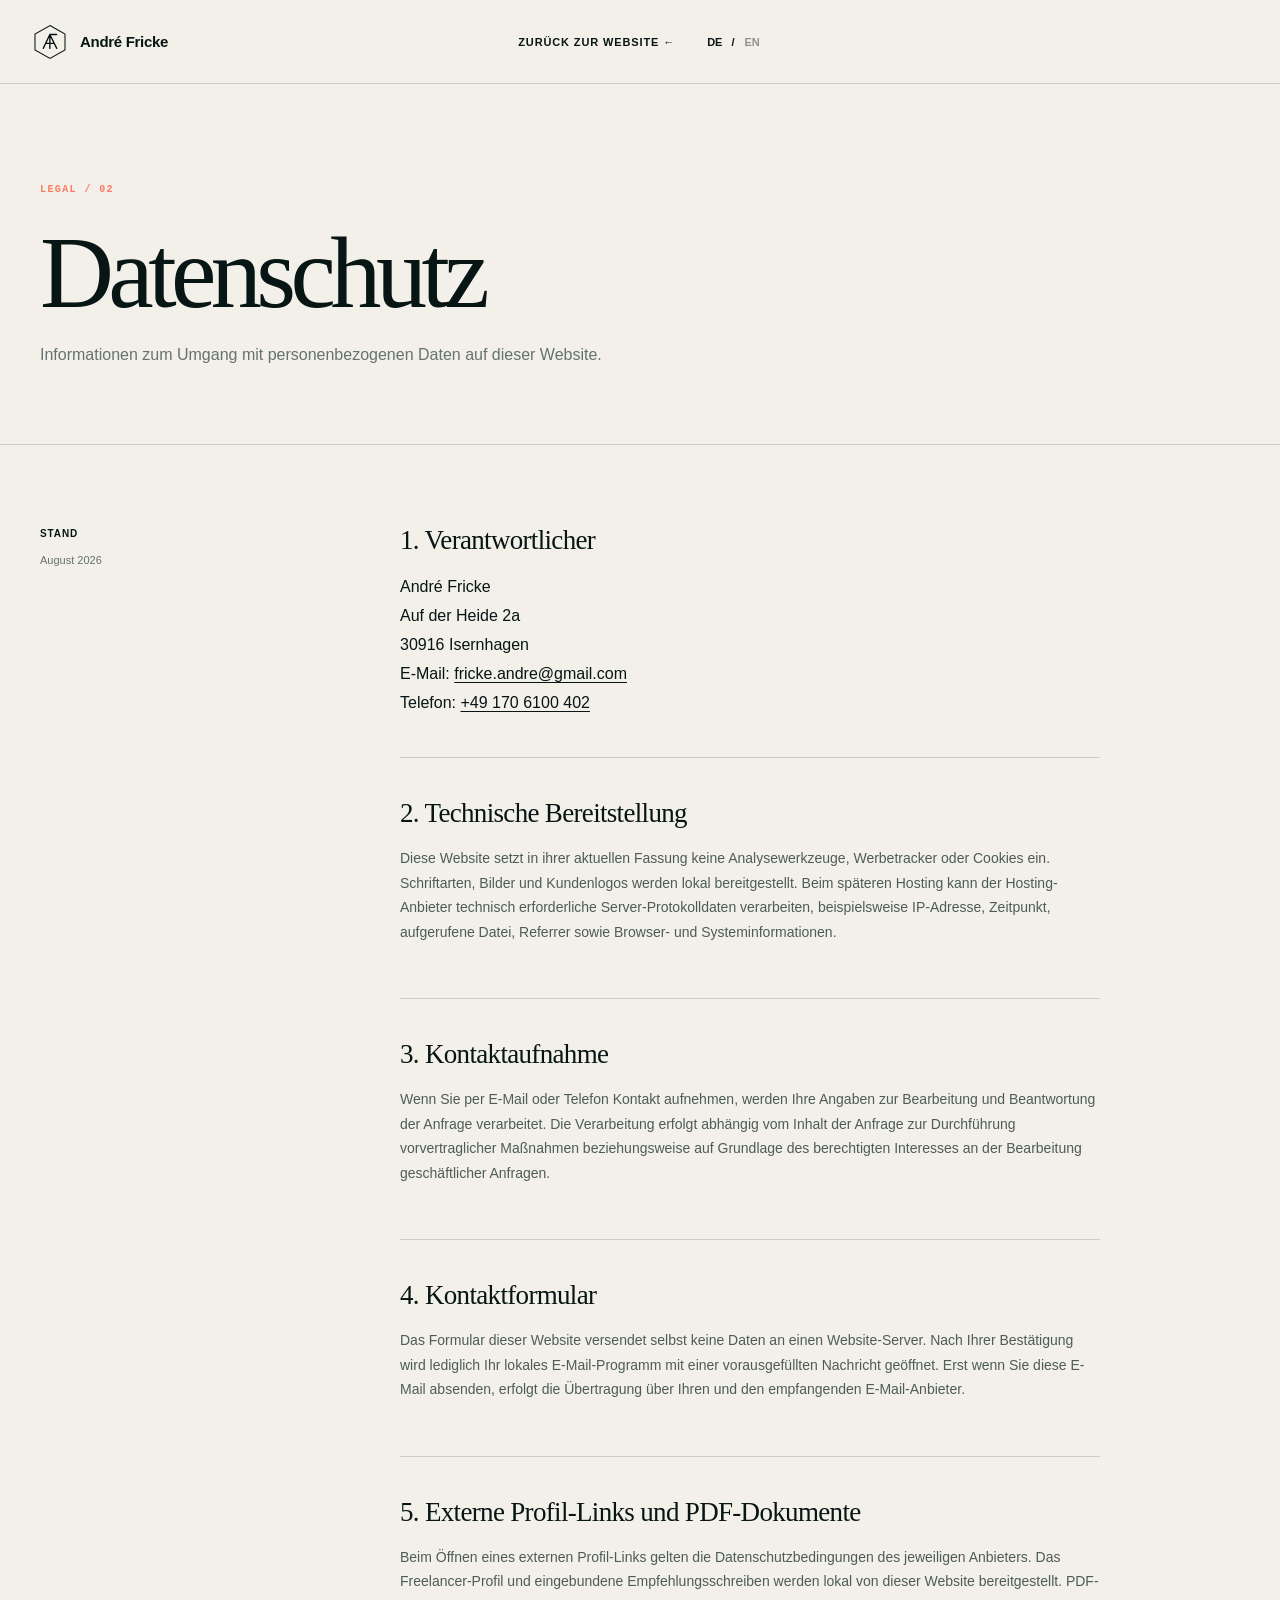
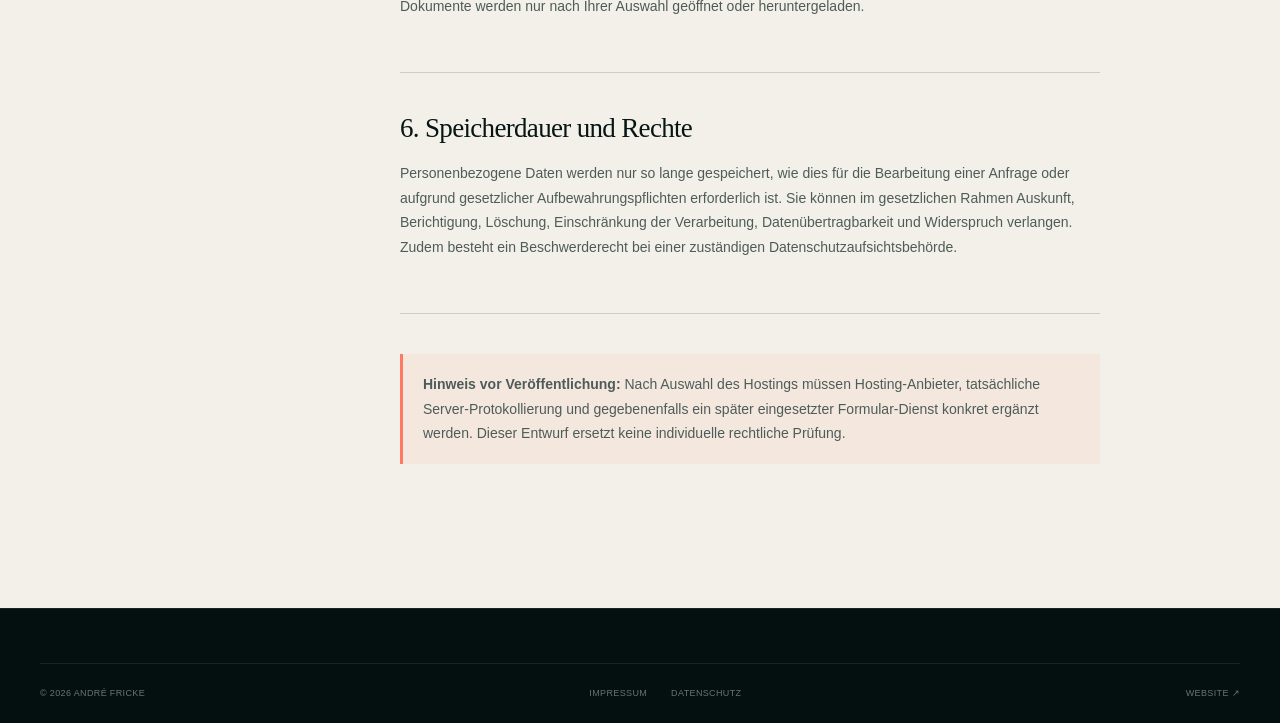
==== commit afc0dc75: "Add downloadable freelancer profile" ====
--- a/datenschutz.html
+++ b/datenschutz.html
@@ -64,7 +64,7 @@
             </section>
             <section>
               <h2>5. Externe Profil-Links und PDF-Dokumente</h2>
-              <p>Beim Öffnen eines externen Profil-Links gelten die Datenschutzbedingungen des jeweiligen Anbieters. Eingebundene Empfehlungsschreiben werden lokal von dieser Website geladen. Sie öffnen sich nur nach Ihrer Auswahl.</p>
+              <p>Beim Öffnen eines externen Profil-Links gelten die Datenschutzbedingungen des jeweiligen Anbieters. Das Freelancer-Profil und eingebundene Empfehlungsschreiben werden lokal von dieser Website bereitgestellt. PDF-Dokumente werden nur nach Ihrer Auswahl geöffnet oder heruntergeladen.</p>
             </section>
             <section>
               <h2>6. Speicherdauer und Rechte</h2>
@@ -110,7 +110,7 @@
             </section>
             <section>
               <h2>5. External profiles and PDF documents</h2>
-              <p>When you open an external profile, that provider's privacy terms apply. Letters of recommendation are loaded locally from this website and are opened only after you select them.</p>
+              <p>When you open an external profile, that provider's privacy terms apply. The freelancer profile and embedded letters of recommendation are provided locally by this website. PDF documents are opened or downloaded only after you select them.</p>
             </section>
             <section>
               <h2>6. Retention and rights</h2>
--- a/styles.css
+++ b/styles.css
@@ -479,6 +479,34 @@
   font-weight: 750;
 }
 
+.profile-download {
+  gap: 13px;
+  padding-block: 8px;
+}
+
+.profile-download-copy {
+  display: grid;
+  gap: 2px;
+}
+
+.profile-download small {
+  color: var(--muted);
+  font-size: 9px;
+  font-weight: 650;
+  letter-spacing: 0.08em;
+  text-transform: uppercase;
+}
+
+.profile-download svg {
+  width: 18px;
+  height: 18px;
+  fill: none;
+  stroke: currentColor;
+  stroke-linecap: round;
+  stroke-linejoin: round;
+  stroke-width: 1.6;
+}
+
 .hero-visual {
   justify-self: end;
   width: min(100%, 490px);
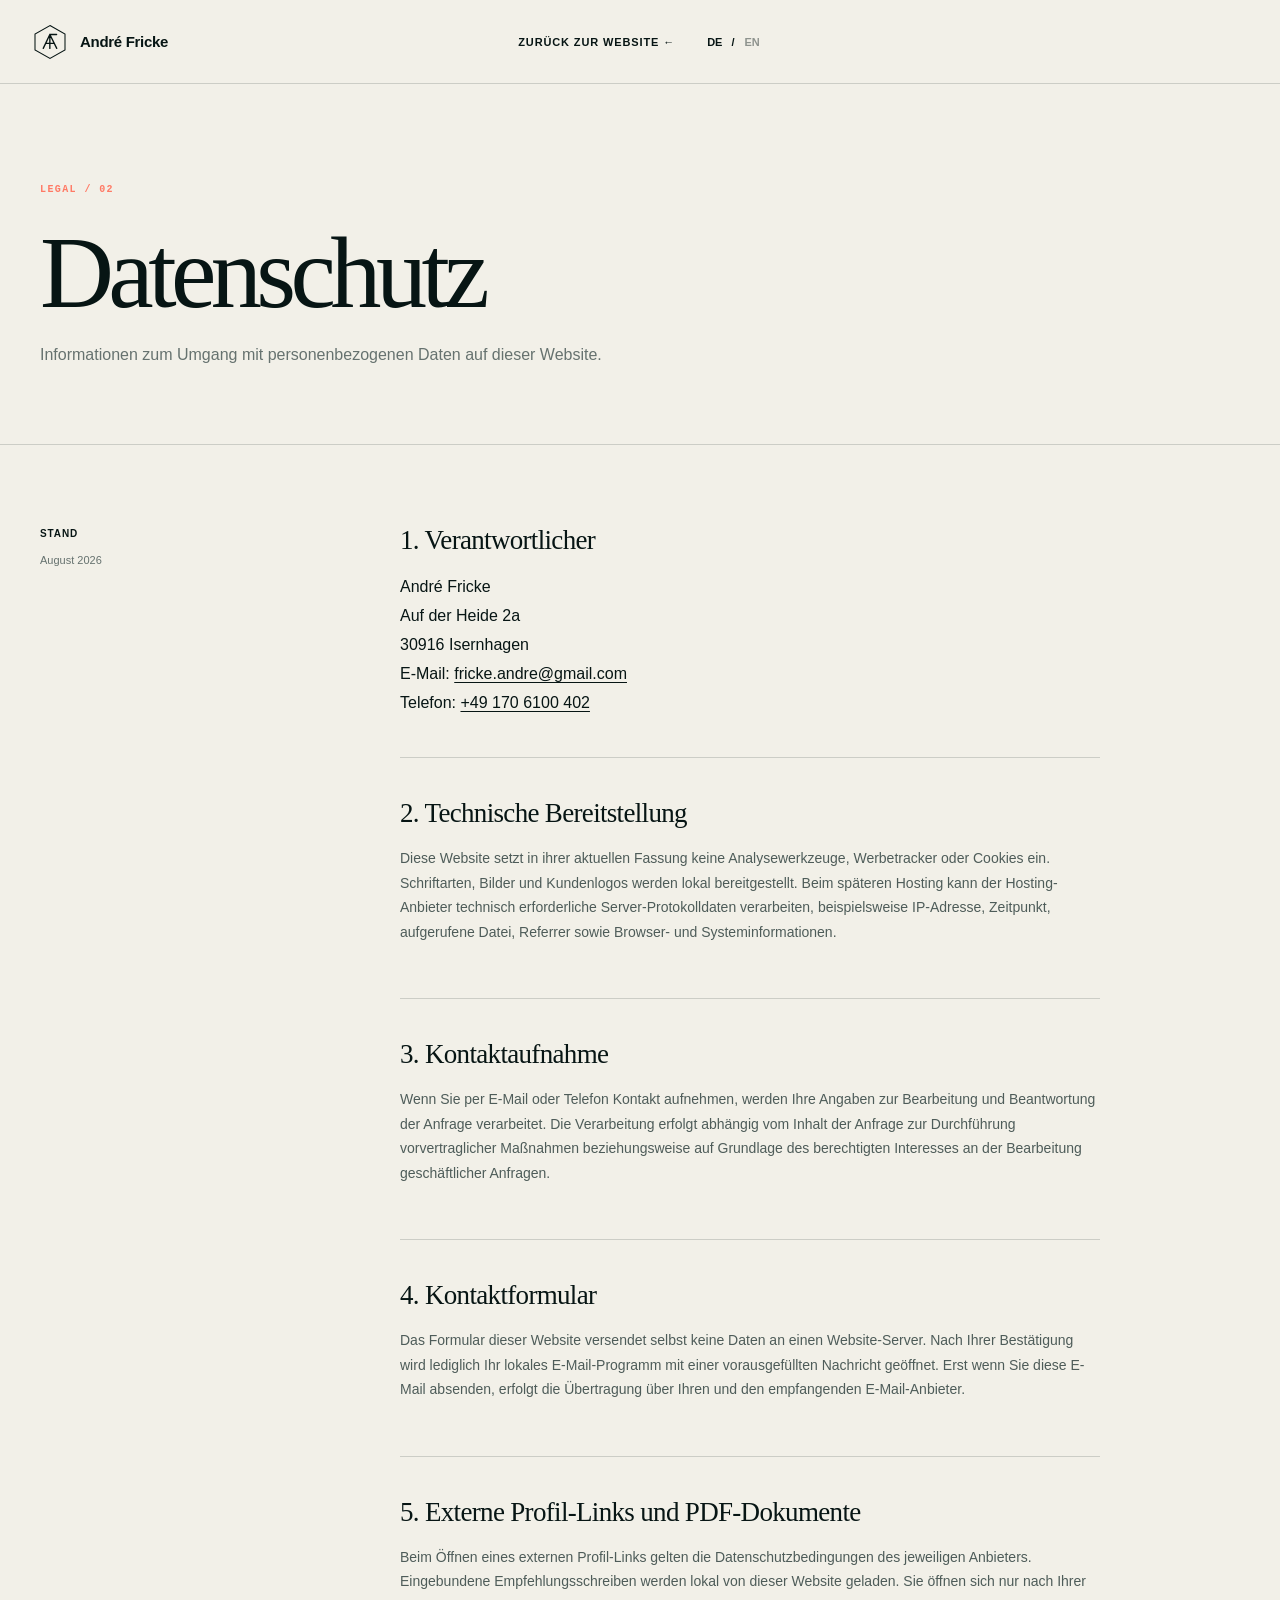
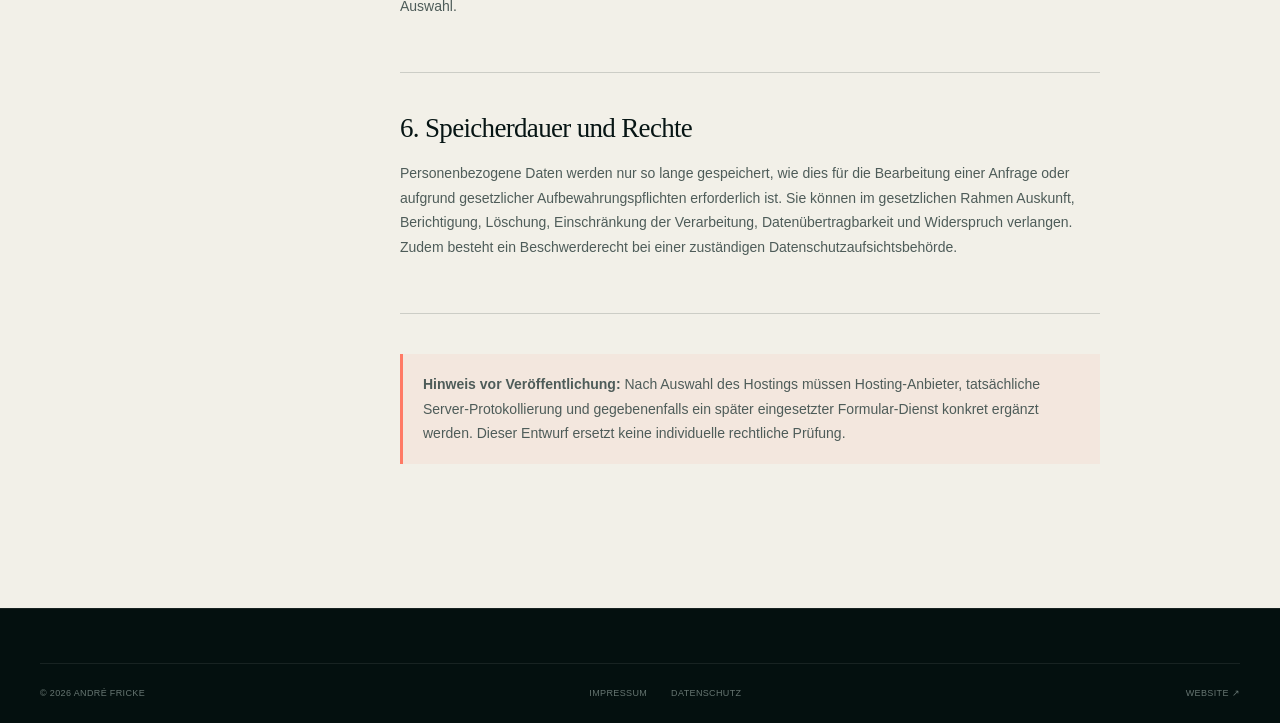
==== commit 5e8ff3db: "Revert "Add downloadable freelancer profile" This reverts commit afc0dc75abbb0723ede1f46232b1120c6f1" ====
--- a/datenschutz.html
+++ b/datenschutz.html
@@ -64,7 +64,7 @@
             </section>
             <section>
               <h2>5. Externe Profil-Links und PDF-Dokumente</h2>
-              <p>Beim Öffnen eines externen Profil-Links gelten die Datenschutzbedingungen des jeweiligen Anbieters. Das Freelancer-Profil und eingebundene Empfehlungsschreiben werden lokal von dieser Website bereitgestellt. PDF-Dokumente werden nur nach Ihrer Auswahl geöffnet oder heruntergeladen.</p>
+              <p>Beim Öffnen eines externen Profil-Links gelten die Datenschutzbedingungen des jeweiligen Anbieters. Eingebundene Empfehlungsschreiben werden lokal von dieser Website geladen. Sie öffnen sich nur nach Ihrer Auswahl.</p>
             </section>
             <section>
               <h2>6. Speicherdauer und Rechte</h2>
@@ -110,7 +110,7 @@
             </section>
             <section>
               <h2>5. External profiles and PDF documents</h2>
-              <p>When you open an external profile, that provider's privacy terms apply. The freelancer profile and embedded letters of recommendation are provided locally by this website. PDF documents are opened or downloaded only after you select them.</p>
+              <p>When you open an external profile, that provider's privacy terms apply. Letters of recommendation are loaded locally from this website and are opened only after you select them.</p>
             </section>
             <section>
               <h2>6. Retention and rights</h2>
--- a/styles.css
+++ b/styles.css
@@ -479,34 +479,6 @@
   font-weight: 750;
 }
 
-.profile-download {
-  gap: 13px;
-  padding-block: 8px;
-}
-
-.profile-download-copy {
-  display: grid;
-  gap: 2px;
-}
-
-.profile-download small {
-  color: var(--muted);
-  font-size: 9px;
-  font-weight: 650;
-  letter-spacing: 0.08em;
-  text-transform: uppercase;
-}
-
-.profile-download svg {
-  width: 18px;
-  height: 18px;
-  fill: none;
-  stroke: currentColor;
-  stroke-linecap: round;
-  stroke-linejoin: round;
-  stroke-width: 1.6;
-}
-
 .hero-visual {
   justify-self: end;
   width: min(100%, 490px);
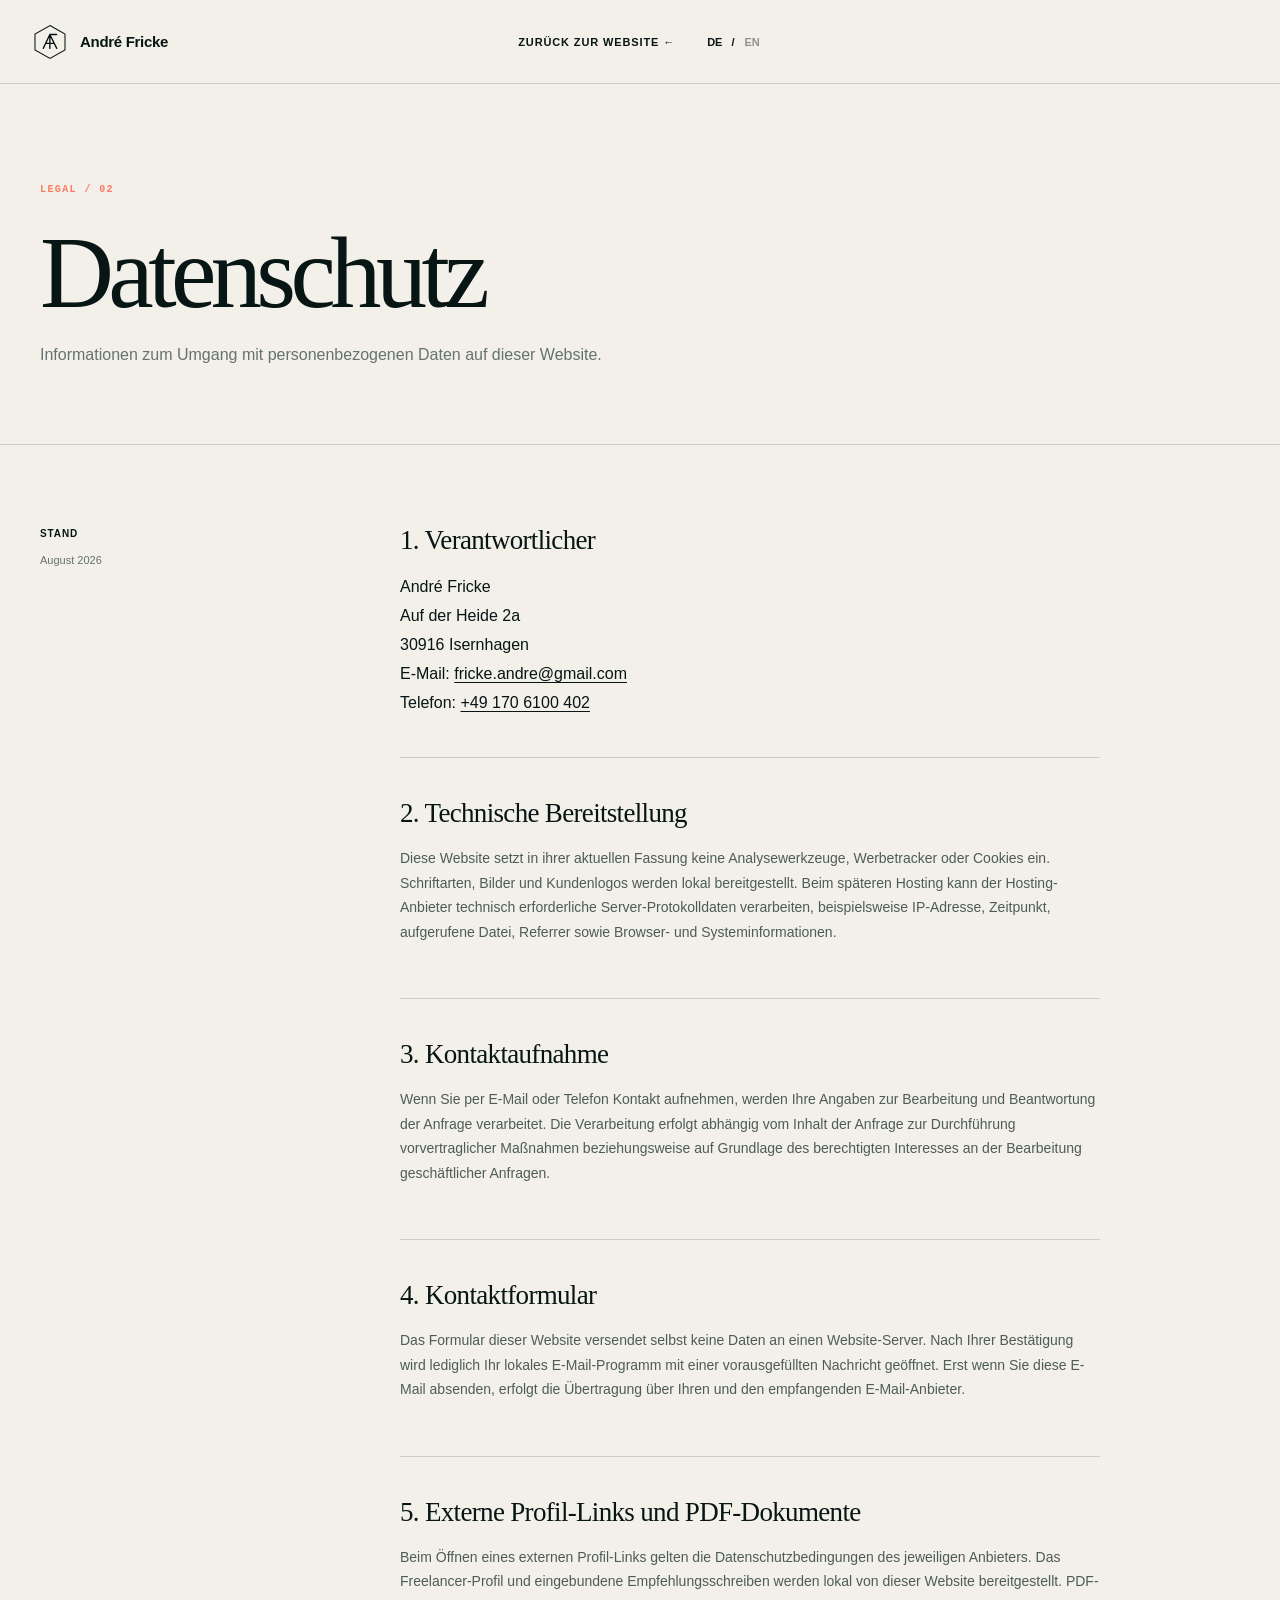
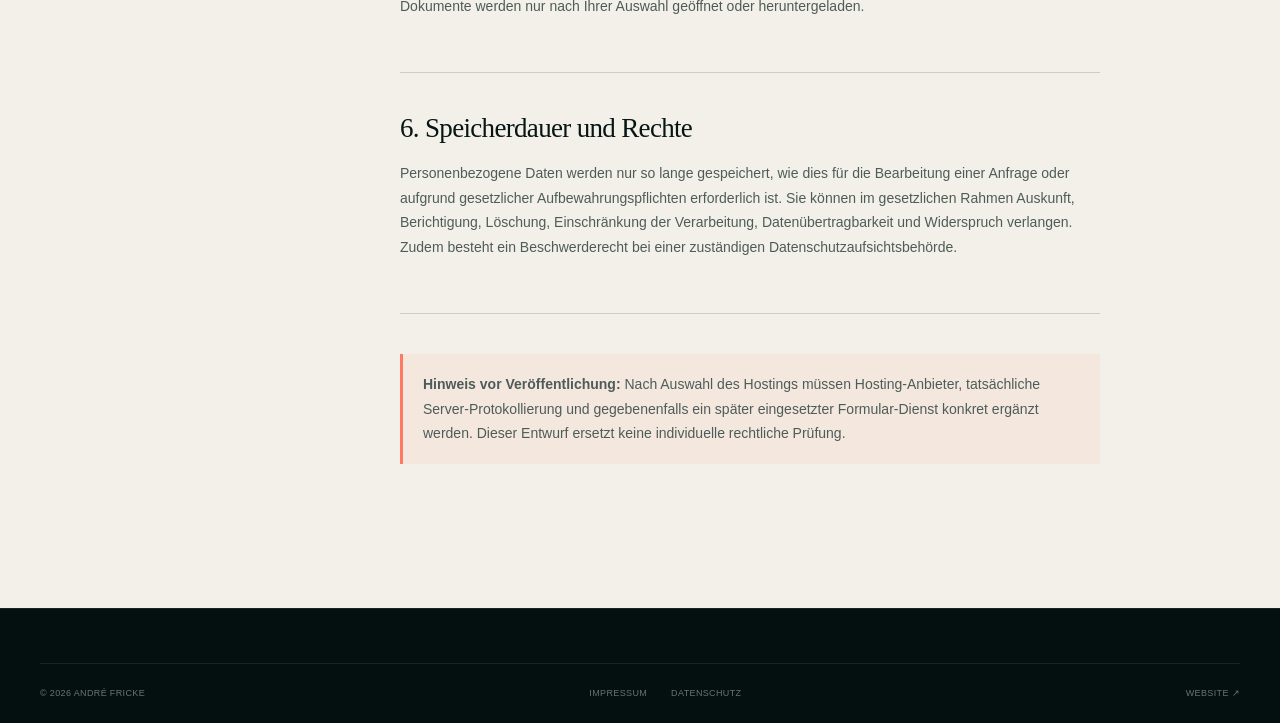
==== commit a8507018: "Add profile PDF as third hero action" ====
--- a/datenschutz.html
+++ b/datenschutz.html
@@ -64,7 +64,7 @@
             </section>
             <section>
               <h2>5. Externe Profil-Links und PDF-Dokumente</h2>
-              <p>Beim Öffnen eines externen Profil-Links gelten die Datenschutzbedingungen des jeweiligen Anbieters. Eingebundene Empfehlungsschreiben werden lokal von dieser Website geladen. Sie öffnen sich nur nach Ihrer Auswahl.</p>
+              <p>Beim Öffnen eines externen Profil-Links gelten die Datenschutzbedingungen des jeweiligen Anbieters. Das Freelancer-Profil und eingebundene Empfehlungsschreiben werden lokal von dieser Website bereitgestellt. PDF-Dokumente werden nur nach Ihrer Auswahl geöffnet oder heruntergeladen.</p>
             </section>
             <section>
               <h2>6. Speicherdauer und Rechte</h2>
@@ -110,7 +110,7 @@
             </section>
             <section>
               <h2>5. External profiles and PDF documents</h2>
-              <p>When you open an external profile, that provider's privacy terms apply. Letters of recommendation are loaded locally from this website and are opened only after you select them.</p>
+              <p>When you open an external profile, that provider's privacy terms apply. The freelancer profile and embedded letters of recommendation are provided locally by this website. PDF documents are opened or downloaded only after you select them.</p>
             </section>
             <section>
               <h2>6. Retention and rights</h2>
--- a/styles.css
+++ b/styles.css
@@ -425,6 +425,7 @@
 .hero-actions {
   display: flex;
   align-items: center;
+  flex-wrap: wrap;
   gap: 30px;
 }
 
@@ -467,6 +468,22 @@
 .button-primary:focus-visible {
   background: var(--ink-soft);
   box-shadow: 0 16px 38px rgba(7, 21, 20, 0.22);
+}
+
+.button-secondary {
+  border-color: var(--ink);
+  background: rgba(255, 255, 255, 0.42);
+  color: var(--ink);
+}
+
+.button-secondary:hover,
+.button-secondary:focus-visible {
+  background: var(--acid);
+  border-color: var(--acid);
+}
+
+.profile-download svg {
+  stroke-linejoin: round;
 }
 
 .text-link {
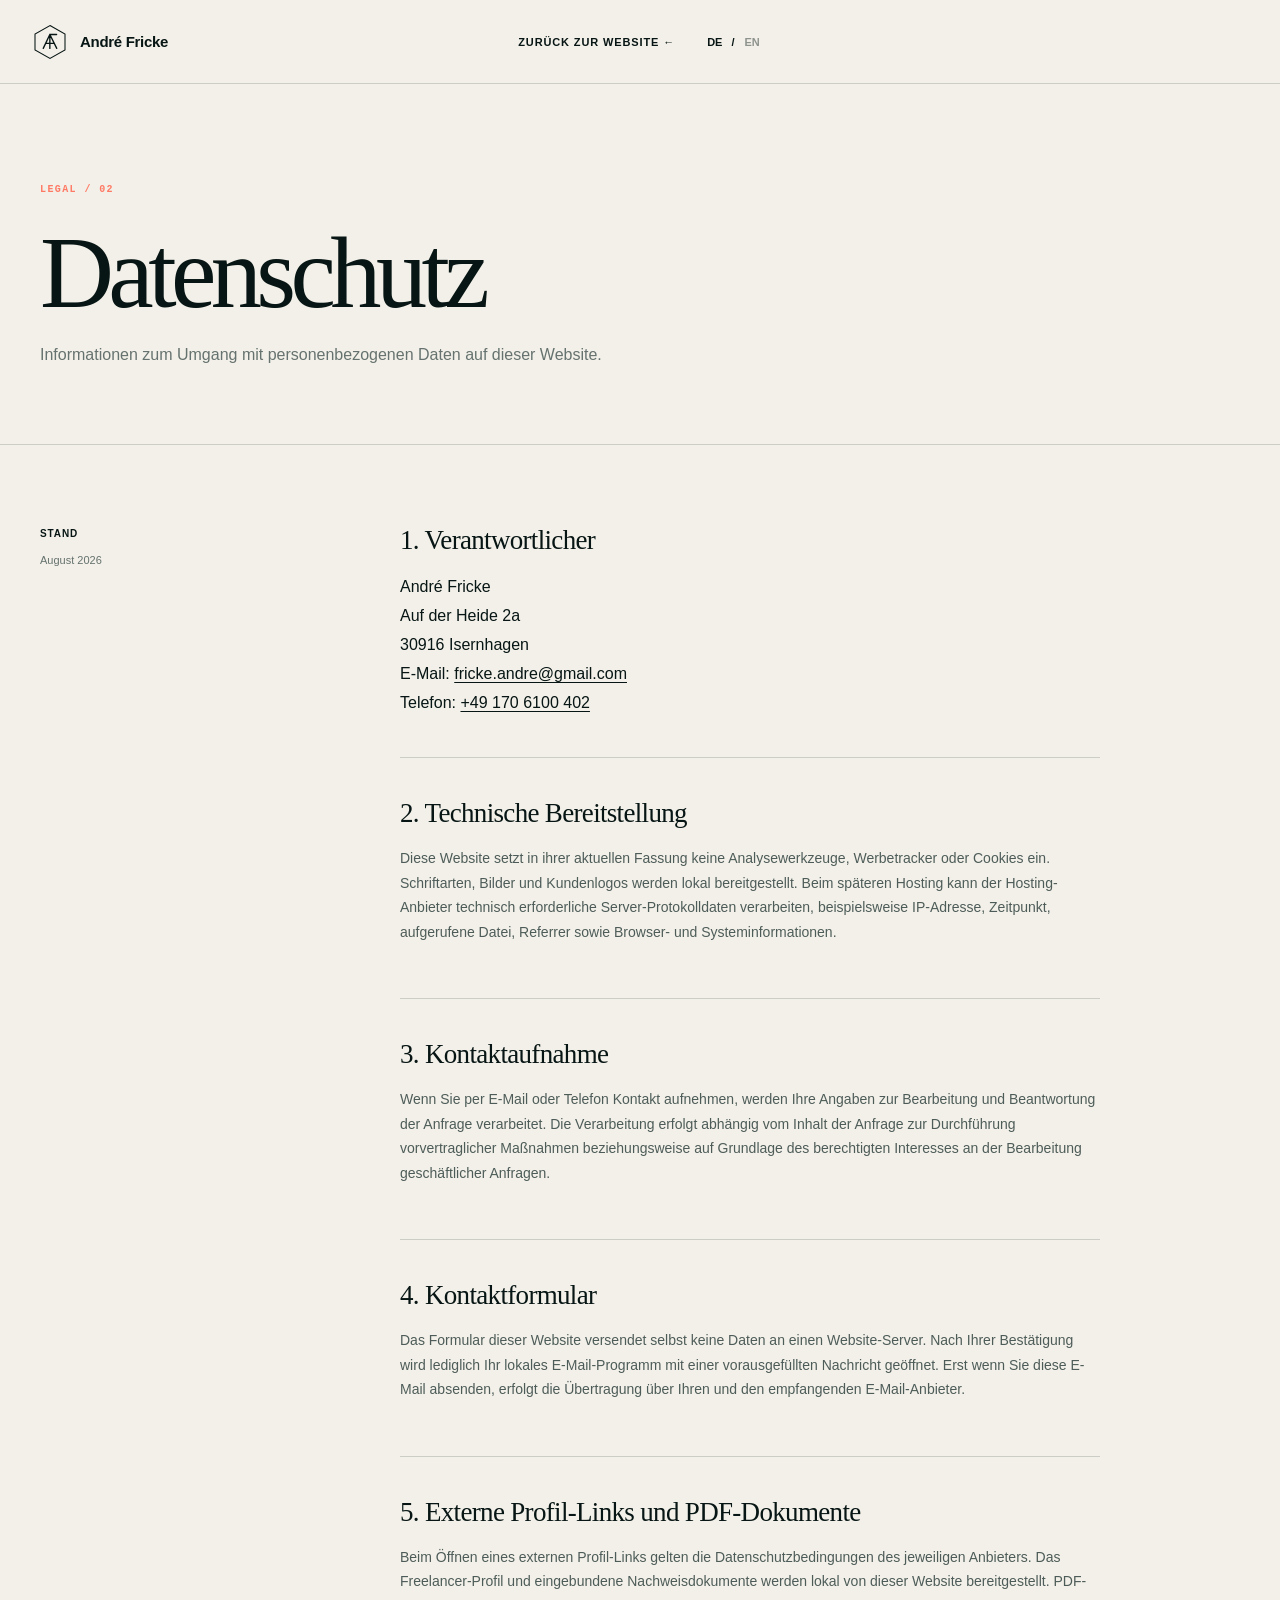
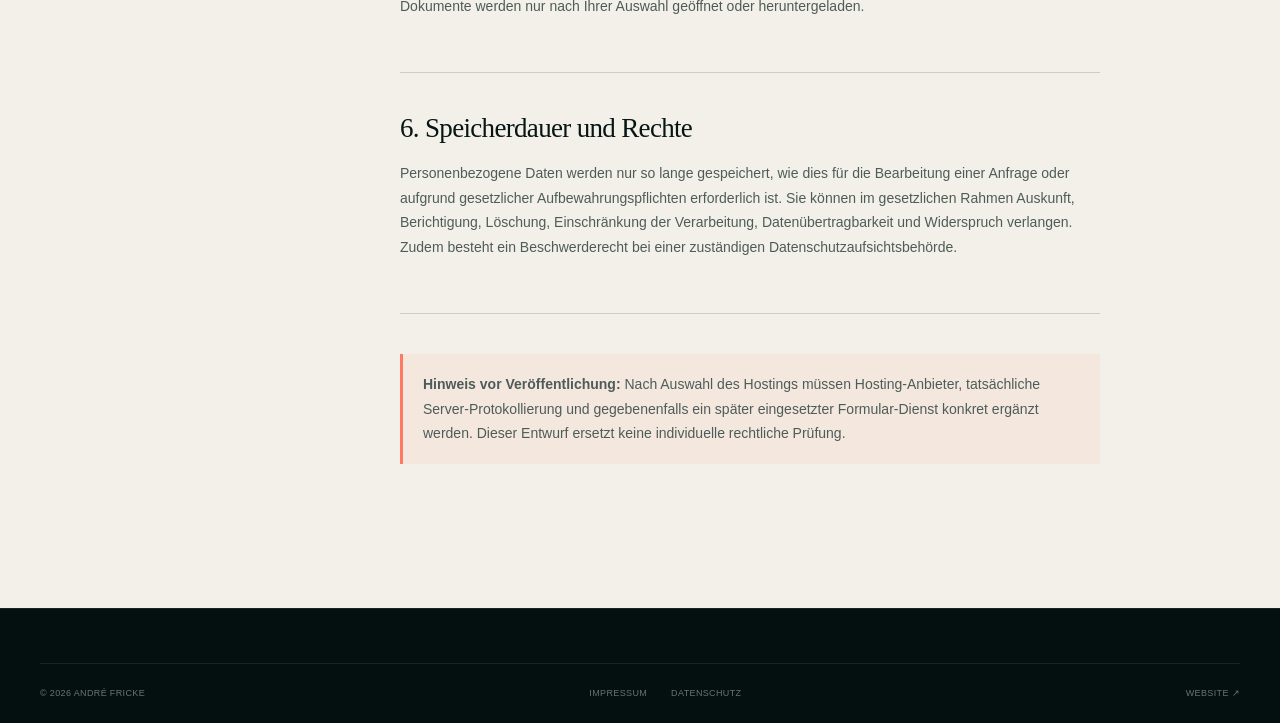
==== commit 01951f05: "Add TUI interim employment reference" ====
--- a/datenschutz.html
+++ b/datenschutz.html
@@ -64,7 +64,7 @@
             </section>
             <section>
               <h2>5. Externe Profil-Links und PDF-Dokumente</h2>
-              <p>Beim Öffnen eines externen Profil-Links gelten die Datenschutzbedingungen des jeweiligen Anbieters. Das Freelancer-Profil und eingebundene Empfehlungsschreiben werden lokal von dieser Website bereitgestellt. PDF-Dokumente werden nur nach Ihrer Auswahl geöffnet oder heruntergeladen.</p>
+              <p>Beim Öffnen eines externen Profil-Links gelten die Datenschutzbedingungen des jeweiligen Anbieters. Das Freelancer-Profil und eingebundene Nachweisdokumente werden lokal von dieser Website bereitgestellt. PDF-Dokumente werden nur nach Ihrer Auswahl geöffnet oder heruntergeladen.</p>
             </section>
             <section>
               <h2>6. Speicherdauer und Rechte</h2>
@@ -110,7 +110,7 @@
             </section>
             <section>
               <h2>5. External profiles and PDF documents</h2>
-              <p>When you open an external profile, that provider's privacy terms apply. The freelancer profile and embedded letters of recommendation are provided locally by this website. PDF documents are opened or downloaded only after you select them.</p>
+              <p>When you open an external profile, that provider's privacy terms apply. The freelancer profile and embedded credential documents are provided locally by this website. PDF documents are opened or downloaded only after you select them.</p>
             </section>
             <section>
               <h2>6. Retention and rights</h2>
